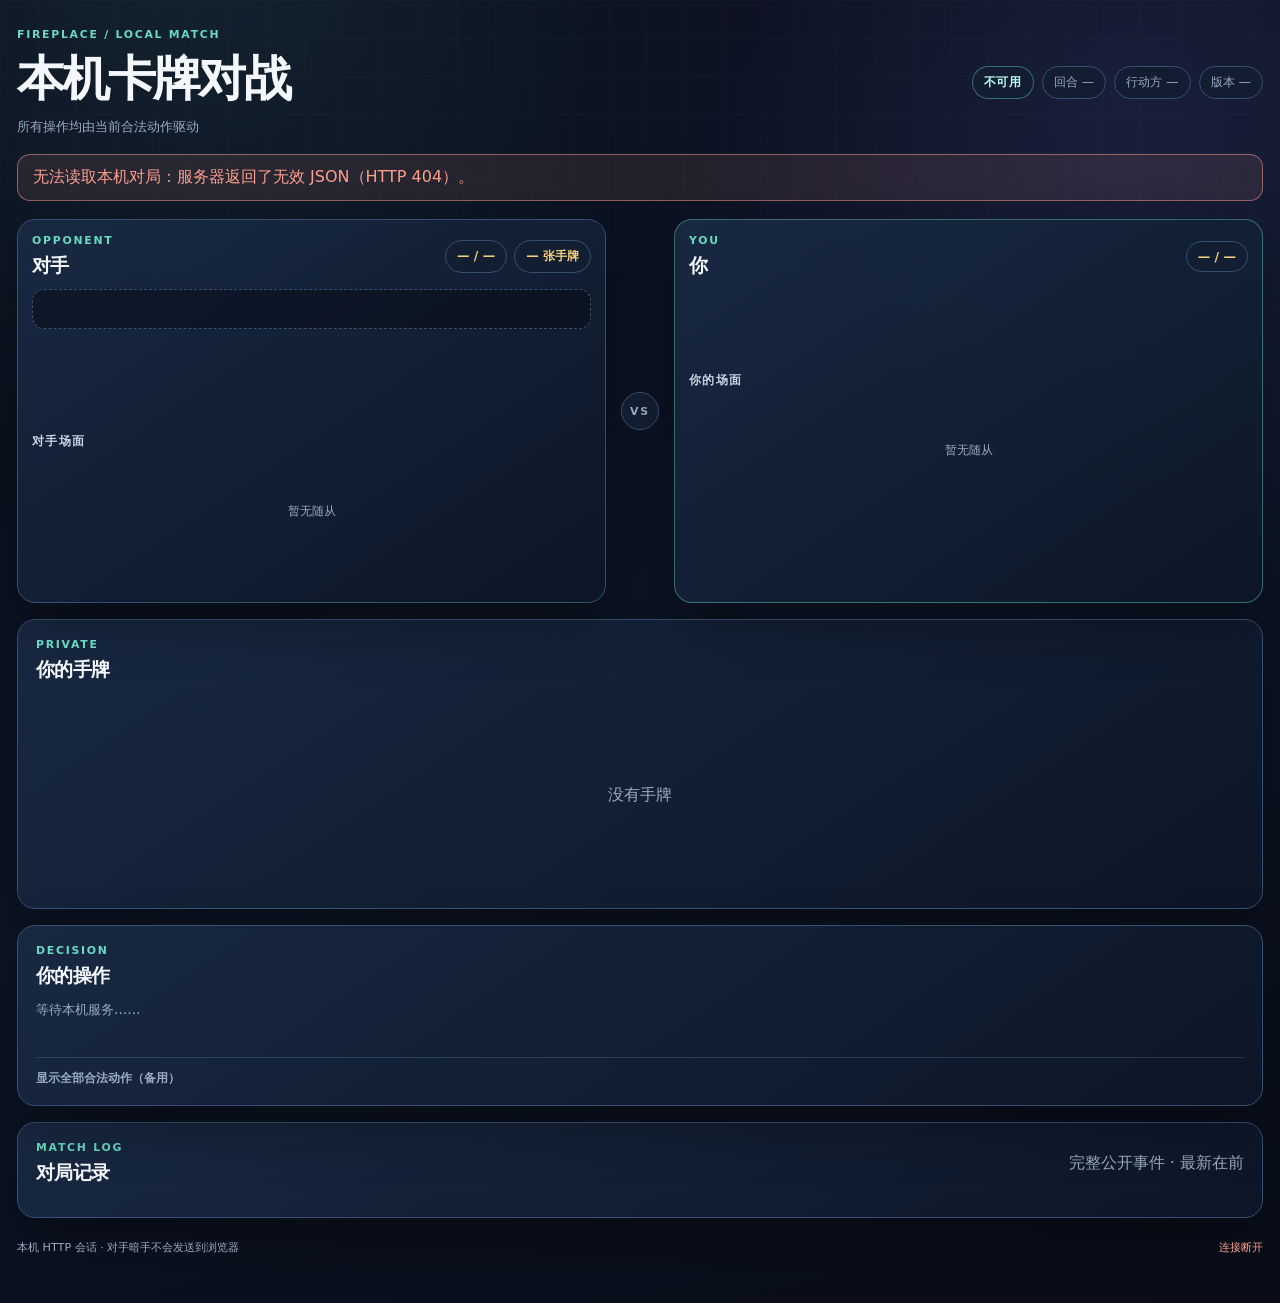
==== fireplace/web_gui/index.html @ 1e9e141d "Expose all main-phase actions as visible GUI buttons" ====
<!doctype html>
<html lang="zh-CN">
  <head>
    <meta charset="utf-8">
    <meta name="viewport" content="width=device-width, initial-scale=1">
    <meta name="color-scheme" content="dark">
    <meta name="description" content="Fireplace 本机单人卡牌对战界面">
    <title>Fireplace · 本机对战</title>
    <link rel="stylesheet" href="style.css">
    <script src="action_model.js" defer></script>
    <script src="app.js" defer></script>
  </head>
  <body>
    <main class="game-shell" id="game" aria-labelledby="page-title">
      <header class="topbar">
        <div class="brand-block">
          <p class="eyebrow">FIREPLACE / LOCAL MATCH</p>
          <h1 id="page-title">本机卡牌对战</h1>
          <p class="brand-caption">所有操作均由当前合法动作驱动</p>
        </div>
        <div class="match-status" aria-live="polite">
          <span class="status-pill" id="phase-value" data-testid="phase">加载中</span>
          <span class="turn-label" id="turn-value">回合 —</span>
          <span class="turn-label" id="active-seat-value">行动方 —</span>
          <span class="revision-label" id="revision-value" data-testid="revision">版本 —</span>
        </div>
      </header>

      <div class="notice" id="notice" role="status" aria-live="polite" hidden></div>

      <section class="table" aria-label="战场">
        <article class="player-panel opponent-panel" id="opponent-panel" aria-labelledby="opponent-title">
          <div class="player-heading">
            <div>
              <p class="eyebrow">OPPONENT</p>
              <h2 id="opponent-title">对手</h2>
            </div>
            <div class="player-resources">
              <div class="mana" id="opponent-mana-value" aria-label="对手法力">— / —</div>
              <div class="hand-count" id="opponent-hand-count" aria-label="对手手牌数量" data-testid="opponent-hand-count">— 张手牌</div>
            </div>
          </div>
          <div class="opponent-hand" id="opponent-hand" aria-label="对手手牌（仅显示数量）" data-testid="opponent-hand"></div>
          <div class="hero-row" id="opponent-hero-row" data-testid="opponent-hero"></div>
          <div class="extras-row" id="opponent-extras" aria-label="对手公开装备与奥秘" hidden></div>
          <div class="board-heading">
            <h3>对手场面</h3>
            <span class="muted" id="opponent-board-count"></span>
          </div>
          <div class="board" id="opponent-board" aria-label="对手场面" data-testid="opponent-board"></div>
        </article>

        <div class="center-divider" aria-hidden="true">
          <span>VS</span>
        </div>

        <article class="player-panel self-panel" id="self-panel" aria-labelledby="self-title">
          <div class="player-heading">
            <div>
              <p class="eyebrow">YOU</p>
              <h2 id="self-title">你</h2>
            </div>
            <div class="mana" id="mana-value" aria-label="你的法力" data-testid="mana">— / —</div>
          </div>
          <div class="hero-row" id="self-hero-row" data-testid="self-hero"></div>
          <div class="extras-row" id="self-extras" aria-label="你的装备与奥秘" hidden></div>
          <div class="board-heading">
            <h3>你的场面</h3>
            <span class="muted" id="self-board-count"></span>
          </div>
          <div class="board" id="self-board" aria-label="你的场面" data-testid="self-board"></div>
          <div class="power-row" id="hero-power-row" data-testid="hero-power"></div>
        </article>
      </section>

      <section class="hand-section panel" aria-labelledby="hand-title">
        <div class="section-heading">
          <div>
            <p class="eyebrow">PRIVATE</p>
            <h2 id="hand-title">你的手牌</h2>
          </div>
          <span class="muted" id="deck-count"></span>
        </div>
        <div class="hand" id="hand" aria-label="你的手牌" data-testid="hand"></div>
      </section>

      <section class="decision-section panel" id="decision-panel" aria-labelledby="decision-title" data-testid="decision-panel">
        <div class="section-heading actions-heading">
          <div>
            <p class="eyebrow">DECISION</p>
            <h2 id="decision-title">你的操作</h2>
          </div>
          <span class="muted" id="action-count" data-testid="action-count"></span>
        </div>
        <p class="instructions" id="action-instructions">正在读取当前对局……</p>
        <div class="selection-summary" id="selection-summary" aria-live="polite" hidden></div>
        <div class="decision-tools">
          <div class="quick-actions" id="quick-actions" aria-label="当前可用操作" data-testid="quick-actions" hidden></div>
          <div class="choice-options" id="choice-options" aria-label="选择项" data-testid="choice-options"></div>
          <div class="position-choices" id="position-choices" aria-label="随从位置" data-testid="position-choices"></div>
          <div class="target-hint" id="target-hint" hidden></div>
          <div class="decision-buttons">
            <button class="primary-button" id="action-submit" type="button" data-testid="action-submit" hidden>确认操作</button>
            <button class="secondary-button" id="selection-cancel" type="button" data-testid="selection-cancel" hidden>取消选择</button>
            <button class="end-turn-button" id="end-turn-button" type="button" data-testid="end-turn-button" hidden>结束回合</button>
          </div>
        </div>
        <div class="pending-choice" id="pending-choice" hidden></div>
        <details class="fallback-actions" id="action-fallback" data-testid="action-fallback">
          <summary>显示全部合法动作（备用）<span id="fallback-count"></span></summary>
          <div class="action-groups" id="action-menu" aria-live="polite"></div>
        </details>
      </section>

      <section class="log-section panel" aria-labelledby="log-title">
        <div class="section-heading">
          <div>
            <p class="eyebrow">MATCH LOG</p>
            <h2 id="log-title">对局记录</h2>
          </div>
          <span class="muted">完整公开事件 · 最新在前</span>
        </div>
        <ol class="event-log" id="event-log" aria-live="polite" data-testid="event-log"></ol>
      </section>

      <section class="game-over" id="game-over" data-testid="game-over" hidden>
        <div class="game-over-card">
          <p class="eyebrow">MATCH COMPLETE</p>
          <h2>对局结束</h2>
          <p id="game-over-message"></p>
          <p class="muted">你可以关闭这个本机页面，或重新启动服务开始新的一局。</p>
          <button class="secondary-button" id="game-over-dismiss" type="button">查看战场与记录</button>
        </div>
      </section>

      <footer class="footer">
        <span>本机 HTTP 会话 · 对手暗手不会发送到浏览器</span>
        <span id="connection-value">连接中……</span>
      </footer>
    </main>

    <div class="card-modal" id="card-modal" role="dialog" aria-modal="true" aria-labelledby="modal-card-name" hidden>
      <div class="card-modal-backdrop" data-modal-close="true"></div>
      <div class="card-modal-dialog">
        <button class="modal-close" id="modal-close" type="button" aria-label="关闭卡牌详情">×</button>
        <div class="card-modal-content">
          <div class="modal-art" id="modal-art"></div>
          <div class="modal-copy">
            <p class="eyebrow">CARD DETAIL</p>
            <h2 id="modal-card-name">卡牌</h2>
            <p class="modal-card-id" id="modal-card-id"></p>
            <div class="modal-stats" id="modal-stats"></div>
            <p class="modal-text" id="modal-card-text"></p>
          </div>
        </div>
      </div>
    </div>
  </body>
</html>
---- fireplace/web_gui/style.css ----
:root {
  color-scheme: dark;
  --bg: #080d18;
  --bg-soft: #0e1728;
  --surface: #121e32;
  --surface-raised: #1a2a43;
  --surface-soft: #213653;
  --border: #365070;
  --border-bright: #53769a;
  --text: #f4f7fc;
  --muted: #9baac0;
  --muted-strong: #c7d5e7;
  --accent: #67dac1;
  --accent-strong: #b9fff0;
  --danger: #ff9d8d;
  --gold: #f6cf7a;
  --blue: #79b7ff;
  --shadow: 0 22px 56px rgb(0 0 0 / 28%);
  --card-shadow: 0 10px 20px rgb(0 0 0 / 30%);
  font-family: Inter, ui-sans-serif, system-ui, -apple-system, BlinkMacSystemFont, "Segoe UI", "Noto Sans CJK SC", sans-serif;
}

* {
  box-sizing: border-box;
}

[hidden] {
  display: none !important;
}

body {
  min-width: 320px;
  min-height: 100vh;
  margin: 0;
  background:
    radial-gradient(circle at 15% -5%, rgb(67 128 149 / 18%), transparent 34rem),
    radial-gradient(circle at 88% 8%, rgb(79 80 157 / 21%), transparent 32rem),
    linear-gradient(160deg, #090e1a 0%, #0c1424 54%, #080d18 100%);
  color: var(--text);
}

body::before {
  position: fixed;
  z-index: -1;
  inset: 0;
  background-image: linear-gradient(rgb(255 255 255 / 2%) 1px, transparent 1px), linear-gradient(90deg, rgb(255 255 255 / 2%) 1px, transparent 1px);
  background-size: 38px 38px;
  content: "";
  mask-image: linear-gradient(to bottom, black, transparent 75%);
  pointer-events: none;
}

button,
input,
summary {
  font: inherit;
}

button {
  color: inherit;
}

button:focus-visible,
[role="button"]:focus-visible,
summary:focus-visible {
  outline: 3px solid var(--accent);
  outline-offset: 3px;
}

.game-shell {
  width: min(1500px, calc(100% - 34px));
  margin: 0 auto;
  padding: 28px 0 48px;
}

.topbar,
.player-heading,
.section-heading,
.board-heading,
.footer,
.match-status,
.hero-row,
.power-row,
.decision-buttons {
  display: flex;
  align-items: center;
}

.topbar {
  justify-content: space-between;
  gap: 24px;
  margin-bottom: 18px;
}

.brand-block {
  min-width: 0;
}

.eyebrow {
  margin: 0 0 6px;
  color: var(--accent);
  font-size: 0.68rem;
  font-weight: 850;
  letter-spacing: 0.16em;
}

.brand-caption {
  margin: 7px 0 0;
  color: var(--muted);
  font-size: 0.83rem;
}

h1,
h2,
h3,
p {
  margin-top: 0;
}

h1 {
  margin-bottom: 0;
  font-size: clamp(1.8rem, 4vw, 3rem);
  letter-spacing: -0.055em;
}

h2 {
  margin-bottom: 0;
  font-size: 1.18rem;
  letter-spacing: -0.03em;
}

h3 {
  margin-bottom: 0;
  color: var(--muted-strong);
  font-size: 0.76rem;
  letter-spacing: 0.12em;
  text-transform: uppercase;
}

.match-status {
  flex-wrap: wrap;
  justify-content: flex-end;
  gap: 8px;
  color: var(--muted);
  font-size: 0.78rem;
}

.status-pill,
.turn-label,
.revision-label,
.hand-count,
.mana {
  border: 1px solid var(--border);
  border-radius: 999px;
  padding: 7px 11px;
  background: rgb(18 30 50 / 84%);
  white-space: nowrap;
}

.status-pill {
  border-color: rgb(103 218 193 / 44%);
  color: var(--accent-strong);
  font-weight: 850;
  letter-spacing: 0.05em;
}

.revision-label {
  color: var(--muted);
}

.notice {
  margin: 0 0 18px;
  border: 1px solid rgb(103 218 193 / 36%);
  border-radius: 13px;
  padding: 12px 15px;
  background: rgb(103 218 193 / 10%);
  color: var(--accent-strong);
  animation: notice-in 180ms ease-out;
}

.notice.error {
  border-color: rgb(255 157 141 / 50%);
  background: rgb(255 157 141 / 10%);
  color: var(--danger);
}

.notice.outcome {
  border-color: rgb(246 207 122 / 50%);
  background: rgb(246 207 122 / 12%);
  color: var(--gold);
  font-weight: 750;
}

.notice.ai-event {
  border-color: rgb(121 183 255 / 44%);
  background: rgb(121 183 255 / 9%);
  color: #b7d9ff;
}

.table {
  display: grid;
  grid-template-columns: minmax(0, 1fr) auto minmax(0, 1fr);
  gap: 15px;
  align-items: stretch;
}

.panel,
.player-panel {
  border: 1px solid var(--border);
  border-radius: 18px;
  background: linear-gradient(146deg, rgb(25 42 67 / 96%), rgb(13 23 40 / 96%));
  box-shadow: var(--shadow);
}

.player-panel {
  min-width: 0;
  padding: 14px;
}

.self-panel {
  border-color: rgb(103 218 193 / 42%);
}

.player-heading,
.section-heading {
  justify-content: space-between;
  gap: 12px;
}

.player-resources {
  display: flex;
  flex-wrap: wrap;
  justify-content: flex-end;
  gap: 7px;
}

.hand-count,
.mana {
  color: var(--gold);
  font-size: 0.78rem;
  font-weight: 750;
}

.opponent-hand {
  display: flex;
  min-height: 40px;
  align-items: center;
  margin: 10px 0 11px;
  padding: 4px 7px;
  border: 1px dashed var(--border);
  border-radius: 12px;
  background: rgb(5 9 18 / 44%);
}

.hidden-card {
  width: 28px;
  height: 34px;
  margin-left: -2px;
  border: 1px solid #5d7299;
  border-radius: 5px;
  background:
    linear-gradient(135deg, transparent 43%, rgb(103 218 193 / 54%) 44%, rgb(103 218 193 / 54%) 55%, transparent 56%),
    repeating-linear-gradient(135deg, #243855 0 5px, #1a2942 5px 10px);
  box-shadow: 0 2px 5px rgb(0 0 0 / 26%);
}

.hidden-card:first-child {
  margin-left: 0;
}

.hero-row {
  min-height: 82px;
  gap: 12px;
  margin-bottom: 11px;
}

.hero-card {
  display: grid;
  grid-template-columns: 72px minmax(0, 1fr);
  align-items: center;
  gap: 12px;
  width: 100%;
  min-width: 0;
  border-radius: 13px;
  padding: 8px;
  background: rgb(5 10 20 / 22%);
}

.hero-card .card-art {
  width: 64px;
  height: 75px;
  min-height: 75px;
}

.hero-card .card-art img {
  height: 75px;
  min-height: 75px;
}

.hero-card.sourceable {
  border: 1px solid rgb(103 218 193 / 55%);
}

.hero-card.targetable {
  border: 1px solid rgb(255 171 108 / 80%);
}

.extras-row {
  display: flex;
  flex-wrap: wrap;
  gap: 7px;
  margin: 5px 0 9px;
}

.extra-chip {
  display: inline-flex;
  align-items: center;
  gap: 7px;
  max-width: 100%;
  border: 1px solid var(--border);
  border-radius: 9px;
  padding: 4px 8px;
  background: rgb(8 17 31 / 72%);
  color: var(--text);
  font: inherit;
  font-size: 0.72rem;
  text-align: left;
}

button.extra-chip {
  cursor: pointer;
}

.extra-chip .card-art,
.extra-chip .card-art img {
  width: 28px;
  height: 31px;
  min-height: 31px;
}

.hidden-secret {
  color: var(--gold);
}

.hero-copy,
.power-copy,
.card-content {
  min-width: 0;
}

.card-name {
  overflow: hidden;
  margin: 0;
  color: var(--text);
  font-weight: 780;
  text-overflow: ellipsis;
  white-space: nowrap;
}

.card-subtitle,
.muted,
.instructions,
.footer,
.brand-caption {
  color: var(--muted);
}

.card-subtitle {
  margin: 4px 0 0;
  font-size: 0.75rem;
  line-height: 1.4;
}

.stats {
  display: flex;
  flex-wrap: wrap;
  gap: 5px;
  margin-top: 8px;
}

.stat {
  display: inline-flex;
  align-items: baseline;
  gap: 4px;
  border-radius: 6px;
  padding: 3px 6px;
  background: rgb(4 9 18 / 47%);
  color: var(--muted);
  font-size: 0.68rem;
  font-weight: 650;
}

.stat strong {
  color: var(--text);
  font-size: 0.77rem;
}

.stat.attack strong {
  color: var(--gold);
}

.stat.health strong {
  color: #8ee6a6;
}

.stat.armor strong {
  color: #a9d8ff;
}

.board-heading {
  justify-content: space-between;
  margin-bottom: 7px;
}

.board {
  display: flex;
  min-height: 112px;
  align-items: flex-start;
  gap: 10px;
  overflow-x: auto;
  padding: 8px 3px 12px;
  scrollbar-color: var(--border-bright) transparent;
}

.board:empty::before {
  align-self: center;
  width: 100%;
  color: var(--muted);
  content: "暂无随从";
  font-size: 0.78rem;
  text-align: center;
}

.board-slot {
  align-self: center;
  flex: 0 0 30px;
  height: 104px;
  border: 1px dashed rgb(103 218 193 / 72%);
  border-radius: 9px;
  background: rgb(103 218 193 / 9%);
  color: var(--accent-strong);
  cursor: pointer;
  font-size: 1.4rem;
  font-weight: 700;
  transition: width 150ms ease, background 150ms ease, box-shadow 150ms ease;
}

.board-slot:hover,
.board-slot:focus-visible {
  width: 42px;
  background: rgb(103 218 193 / 19%);
  box-shadow: 0 0 18px rgb(103 218 193 / 22%);
}

.center-divider {
  display: grid;
  place-items: center;
  color: var(--muted);
  font-size: 0.68rem;
  font-weight: 900;
  letter-spacing: 0.18em;
}

.center-divider span {
  display: grid;
  place-items: center;
  width: 38px;
  height: 38px;
  border: 1px solid var(--border);
  border-radius: 50%;
  background: var(--surface);
}

.card {
  position: relative;
  display: flex;
  flex: 0 0 130px;
  flex-direction: column;
  min-width: 0;
  border: 1px solid rgb(83 118 154 / 52%);
  border-radius: 12px;
  background: linear-gradient(165deg, #1b2d48, #101b2f);
  box-shadow: var(--card-shadow);
}

.board-card {
  min-height: 130px;
}

.board-card .card-art {
  height: 88px;
  min-height: 88px;
}

.board-card .card-art img {
  height: 88px;
  min-height: 88px;
}

.hand-section,
.decision-section,
.log-section {
  margin-top: 16px;
  padding: 18px;
}

.hand {
  display: flex;
  /* Center a short hand, but keep the first card reachable when it overflows. */
  justify-content: safe center;
  gap: 12px;
  align-items: start;
  min-height: 194px;
  overflow-x: auto;
  margin-top: 13px;
  padding: 8px 2px 4px;
  scrollbar-color: var(--border-bright) transparent;
}

.hand:empty::before {
  align-self: center;
  flex: 1 0 100%;
  color: var(--muted);
  content: "没有手牌";
  text-align: center;
}

.hand-card {
  flex: 0 0 168px;
  min-height: 178px;
}

.hand-card .card-art {
  height: 127px;
  min-height: 127px;
  flex: 0 0 127px;
}

.hand-card .card-art img {
  height: 127px;
  min-height: 127px;
}

.card-zoomable {
  position: relative;
  cursor: default;
  transition: transform 160ms ease, border-color 160ms ease, box-shadow 160ms ease, filter 160ms ease;
}

.card-inspect {
  position: absolute;
  z-index: 6;
  top: 6px;
  right: 6px;
  display: grid;
  width: 25px;
  height: 25px;
  place-items: center;
  border: 1px solid rgb(177 213 235 / 48%);
  border-radius: 50%;
  background: rgb(8 17 31 / 86%);
  color: #e0f4f2;
  cursor: zoom-in;
  font-size: 1rem;
  line-height: 1;
}

.card-inspect:hover,
.card-inspect:focus-visible {
  border-color: var(--accent);
  background: #214958;
}

.summon-flash {
  animation: summon-flash 650ms ease-out;
}

.damage-flash,
.attack-target {
  animation: damage-flash 650ms ease-out;
}

.heal-flash {
  animation: heal-flash 650ms ease-out;
}

.attack-source {
  animation: attack-nudge 420ms ease-out;
}

.card-zoomable:hover,
.card-zoomable:focus-visible {
  z-index: 3;
  border-color: var(--border-bright);
  box-shadow: 0 16px 34px rgb(0 0 0 / 42%);
  transform: translateY(-6px) scale(1.025);
}

.card-zoomable.sourceable {
  cursor: pointer;
  border-color: rgb(103 218 193 / 66%);
  box-shadow: 0 0 0 1px rgb(103 218 193 / 13%), var(--card-shadow);
}

.card-zoomable.targetable {
  cursor: crosshair;
  border-color: rgb(255 174 108 / 88%);
  box-shadow: 0 0 0 2px rgb(255 174 108 / 27%), 0 0 23px rgb(255 174 108 / 24%), var(--card-shadow);
  animation: target-pulse 1.3s ease-in-out infinite;
}

.card-zoomable.mulligan-selected {
  border-color: var(--gold);
  box-shadow: 0 0 0 3px rgb(246 207 122 / 40%), 0 14px 28px rgb(0 0 0 / 39%);
  transform: translateY(-9px);
}

.card-art {
  position: relative;
  display: grid;
  height: 109px;
  min-height: 109px;
  place-items: center;
  overflow: hidden;
  border-radius: 10px 10px 5px 5px;
  background:
    radial-gradient(circle at 50% 34%, rgb(103 218 193 / 20%), transparent 38%),
    repeating-linear-gradient(135deg, rgb(255 255 255 / 4%) 0 6px, transparent 6px 12px),
    #172944;
}

.card-art::after {
  position: absolute;
  inset: 8px;
  border: 1px solid rgb(185 255 240 / 16%);
  border-radius: 7px;
  content: "";
  pointer-events: none;
}

.card-art img {
  width: 100%;
  height: 109px;
  min-height: 109px;
  object-fit: contain;
}

.card-art.asset-placeholder::before {
  z-index: 0;
  color: rgb(185 255 240 / 35%);
  content: "FIREPLACE";
  font-size: 0.58rem;
  font-weight: 800;
  letter-spacing: 0.16em;
}

.asset-mark {
  position: absolute;
  z-index: 1;
  color: rgb(185 255 240 / 54%);
  font-size: 1.8rem;
  font-weight: 900;
  pointer-events: none;
}

.card-art:not(.asset-placeholder) .asset-mark {
  display: none;
}

.card-content {
  display: grid;
  gap: 5px;
  padding: 8px 9px 10px;
}

.hand-card .card-content {
  min-height: 62px;
}

.board-card .card-content {
  padding: 7px 8px 9px;
}

.card-text {
  display: -webkit-box;
  overflow: hidden;
  margin: 0;
  color: var(--muted-strong);
  font-size: 0.69rem;
  line-height: 1.35;
  -webkit-box-orient: vertical;
  -webkit-line-clamp: 3;
  white-space: pre-line;
}

.hand-card .card-text {
  -webkit-line-clamp: 2;
}

.card-cost {
  position: absolute;
  top: 7px;
  left: 7px;
  z-index: 2;
  display: grid;
  place-items: center;
  width: 26px;
  height: 26px;
  border: 2px solid rgb(185 255 240 / 75%);
  border-radius: 50%;
  background: #14577b;
  color: #e1fbff;
  font-size: 0.76rem;
  font-weight: 900;
}

.card-badges {
  display: flex;
  flex-wrap: wrap;
  gap: 4px;
}

.badge {
  border-radius: 5px;
  padding: 3px 5px;
  background: rgb(5 10 20 / 48%);
  color: var(--muted);
  font-size: 0.62rem;
  font-weight: 720;
  white-space: nowrap;
}

.badge.attack,
.badge.ready {
  color: var(--gold);
}

.badge.health {
  color: #8ee6a6;
}

.badge.taunt {
  color: #a9d8ff;
}

.badge.shield {
  color: #ffe9a5;
}

.badge.frozen {
  color: #99dfff;
}

.badge.position,
.branch-badge {
  color: var(--accent-strong);
}

.power-row {
  justify-content: flex-end;
  min-height: 76px;
  margin-top: 4px;
}

.power-card {
  display: grid;
  grid-template-columns: 55px minmax(0, 1fr);
  align-items: center;
  gap: 9px;
  width: min(100%, 310px);
  border-top: 1px solid var(--border);
  padding-top: 11px;
}

.power-card .card-art {
  height: 58px;
  min-height: 58px;
}

.power-card .card-art img {
  height: 58px;
  min-height: 58px;
}

.power-card .card-name {
  font-size: 0.82rem;
}

.power-card.sourceable {
  cursor: pointer;
  border-top-color: var(--accent);
}

.selection-summary,
.pending-choice,
.target-hint {
  margin-top: 12px;
  border-radius: 10px;
  padding: 10px 12px;
  font-size: 0.8rem;
}

.selection-summary {
  border: 1px solid rgb(103 218 193 / 32%);
  background: rgb(103 218 193 / 9%);
  color: var(--accent-strong);
}

.pending-choice {
  border: 1px solid rgb(121 183 255 / 32%);
  background: rgb(121 183 255 / 9%);
  color: #b7d9ff;
}

.target-hint {
  border: 1px solid rgb(255 174 108 / 42%);
  background: rgb(255 174 108 / 10%);
  color: #ffd3a9;
}

.decision-section {
  position: relative;
}

.instructions {
  margin: 11px 0 0;
  font-size: 0.83rem;
  line-height: 1.55;
}

.decision-tools {
  display: grid;
  gap: 9px;
  margin-top: 12px;
}

.choice-options,
.position-choices {
  display: flex;
  flex-wrap: wrap;
  gap: 9px;
  align-items: stretch;
}

.quick-actions {
  display: grid;
  gap: 10px;
  border: 1px solid rgb(83 118 154 / 34%);
  border-radius: 10px;
  padding: 10px;
  background: rgb(5 10 20 / 18%);
}

.quick-action-group {
  min-width: 0;
}

.quick-action-list {
  display: flex;
  flex-wrap: wrap;
  gap: 7px;
  margin-top: 7px;
}

.quick-action-button {
  border: 1px solid var(--border-bright);
  border-radius: 9px;
  padding: 8px 11px;
  background: linear-gradient(160deg, #263f62, #1a2c48);
  color: var(--text);
  cursor: pointer;
  font-size: 0.79rem;
  font-weight: 720;
}

.quick-action-button:hover {
  border-color: var(--accent);
  background: var(--surface-soft);
}

.tool-heading {
  flex-basis: 100%;
  margin: 4px 0 0;
  color: var(--muted-strong);
  font-size: 0.75rem;
  font-weight: 750;
}

.option-card {
  display: flex;
  flex: 0 1 180px;
  min-height: 118px;
  cursor: pointer;
}

.option-card .card-art {
  height: 64px;
  min-height: 64px;
}

.option-card .card-art img {
  height: 64px;
  min-height: 64px;
}

.option-card.selected,
.option-button.selected {
  border-color: var(--accent);
  box-shadow: 0 0 0 2px rgb(103 218 193 / 30%);
}

.position-button,
.primary-button,
.secondary-button,
.end-turn-button,
.option-button,
.action-button {
  border: 1px solid var(--border-bright);
  border-radius: 9px;
  padding: 9px 13px;
  background: linear-gradient(160deg, #263f62, #1a2c48);
  color: var(--text);
  cursor: pointer;
  font-size: 0.79rem;
  font-weight: 720;
  transition: background 150ms ease, border-color 150ms ease, transform 150ms ease;
}

.position-button:hover,
.option-button:hover,
.action-button:hover,
.secondary-button:hover {
  border-color: var(--accent);
  background: var(--surface-soft);
  transform: translateY(-1px);
}

.position-button::before {
  display: inline-block;
  width: 20px;
  margin-right: 4px;
  border-bottom: 2px solid currentColor;
  content: "";
  vertical-align: middle;
}

.decision-buttons {
  position: fixed;
  z-index: 20;
  right: 22px;
  bottom: 16px;
  display: flex;
  flex-wrap: wrap;
  gap: 9px;
  max-width: min(560px, calc(100vw - 44px));
  margin-top: 4px;
  border: 1px solid transparent;
  border-radius: 13px;
  padding: 6px;
  background: transparent;
  box-shadow: none;
  pointer-events: none;
}

.decision-buttons:has(button:not([hidden])) {
  border-color: rgb(83 118 154 / 70%);
  background: rgb(12 24 42 / 94%);
  box-shadow: 0 14px 35px rgb(0 0 0 / 42%);
  backdrop-filter: blur(9px);
}

.decision-buttons button {
  pointer-events: auto;
}

.selection-summary:not([hidden]) {
  position: fixed;
  z-index: 19;
  right: 22px;
  bottom: 72px;
  max-width: min(560px, calc(100vw - 44px));
  margin: 0;
  box-shadow: 0 10px 25px rgb(0 0 0 / 25%);
}

.primary-button,
.end-turn-button {
  border-color: rgb(103 218 193 / 72%);
  background: linear-gradient(135deg, #17605b, #1a3f5b);
  color: var(--accent-strong);
}

.primary-button:hover,
.end-turn-button:hover {
  background: linear-gradient(135deg, #238374, #215a77);
}

.end-turn-button {
  margin-left: auto;
}

.secondary-button {
  background: transparent;
}

button:disabled {
  cursor: wait;
  filter: grayscale(0.55);
  opacity: 0.52;
  transform: none;
}

.fallback-actions {
  margin-top: 15px;
  border-top: 1px solid rgb(83 118 154 / 34%);
  padding-top: 12px;
}

.fallback-actions summary {
  display: flex;
  justify-content: space-between;
  color: var(--muted);
  cursor: pointer;
  font-size: 0.75rem;
  font-weight: 700;
}

.action-groups {
  display: grid;
  gap: 12px;
  margin-top: 12px;
}

.action-group {
  border: 1px solid rgb(83 118 154 / 28%);
  border-radius: 10px;
  padding: 9px;
  background: rgb(5 10 20 / 18%);
}

.action-group-title {
  display: flex;
  justify-content: space-between;
  margin-bottom: 7px;
  color: var(--muted-strong);
  font-size: 0.73rem;
  font-weight: 760;
}

.action-list {
  display: flex;
  flex-wrap: wrap;
  gap: 7px;
}

.action-button {
  padding: 7px 9px;
  background: rgb(30 50 80 / 72%);
  font-size: 0.71rem;
  font-weight: 650;
  text-align: left;
}

.log-section {
  margin-top: 16px;
}

.event-log {
  display: grid;
  gap: 6px;
  max-height: 245px;
  overflow-y: auto;
  margin: 13px 0 0;
  padding: 0 5px 0 22px;
  color: var(--muted-strong);
  font-size: 0.77rem;
}

.event-item {
  display: flex;
  gap: 8px;
  align-items: baseline;
  border-bottom: 1px solid rgb(83 118 154 / 13%);
  padding: 5px 4px;
}

.event-item.latest {
  color: var(--text);
  animation: event-in 220ms ease-out;
}

.event-actor {
  flex: 0 0 auto;
  font-weight: 800;
}

.event-actor.self {
  color: var(--accent);
}

.event-actor.opponent {
  color: var(--blue);
}

.event-turn {
  margin-left: auto;
  color: var(--muted);
  font-size: 0.67rem;
  white-space: nowrap;
}

.empty-log {
  color: var(--muted);
}

.game-over {
  position: fixed;
  z-index: 15;
  inset: 0;
  display: grid;
  place-items: center;
  padding: 24px;
  background: rgb(5 9 17 / 72%);
  backdrop-filter: blur(5px);
}

.game-over-card {
  width: min(440px, 100%);
  border: 1px solid rgb(246 207 122 / 60%);
  border-radius: 20px;
  padding: 34px;
  background: linear-gradient(145deg, #263b5a, #142137);
  box-shadow: 0 26px 80px rgb(0 0 0 / 55%);
  text-align: center;
}

.game-over-card h2 {
  margin-bottom: 15px;
  color: var(--gold);
  font-size: 2rem;
}

.game-over-card p {
  line-height: 1.55;
}

.footer {
  justify-content: space-between;
  gap: 15px;
  margin-top: 22px;
  font-size: 0.7rem;
}

.connection-error {
  color: var(--danger) !important;
}

.card-modal {
  position: fixed;
  z-index: 30;
  inset: 0;
  display: grid;
  place-items: center;
  padding: 22px;
}

.card-modal-backdrop {
  position: absolute;
  inset: 0;
  background: rgb(3 7 14 / 76%);
  backdrop-filter: blur(5px);
}

.card-modal-dialog {
  position: relative;
  width: min(680px, 100%);
  border: 1px solid var(--border-bright);
  border-radius: 17px;
  padding: 26px;
  background: linear-gradient(145deg, #1b2d4a, #0e1a2e);
  box-shadow: 0 28px 80px rgb(0 0 0 / 65%);
  animation: modal-in 180ms ease-out;
}

.modal-close {
  position: absolute;
  top: 9px;
  right: 13px;
  border: 0;
  background: transparent;
  color: var(--muted-strong);
  cursor: pointer;
  font-size: 1.8rem;
  line-height: 1;
}

.card-modal-content {
  display: grid;
  grid-template-columns: minmax(160px, 220px) minmax(0, 1fr);
  gap: 22px;
  align-items: start;
}

.modal-art .card-art {
  min-height: 260px;
}

.modal-art .card-art img {
  min-height: 260px;
}

.modal-copy h2 {
  margin-bottom: 5px;
  font-size: 1.6rem;
}

.modal-card-id {
  margin: 0 0 16px;
  color: var(--muted);
  font-family: ui-monospace, SFMono-Regular, Consolas, monospace;
  font-size: 0.7rem;
}

.modal-stats {
  display: flex;
  flex-wrap: wrap;
  gap: 7px;
  margin-bottom: 17px;
}

.modal-text {
  margin: 0;
  color: var(--muted-strong);
  font-size: 0.92rem;
  line-height: 1.7;
  white-space: pre-line;
}

@keyframes target-pulse {
  0%, 100% { box-shadow: 0 0 0 2px rgb(255 174 108 / 24%), 0 0 17px rgb(255 174 108 / 15%), var(--card-shadow); }
  50% { box-shadow: 0 0 0 4px rgb(255 174 108 / 42%), 0 0 31px rgb(255 174 108 / 28%), var(--card-shadow); }
}

@keyframes notice-in {
  from { opacity: 0; transform: translateY(-4px); }
  to { opacity: 1; transform: translateY(0); }
}

@keyframes event-in {
  from { opacity: 0; transform: translateX(-8px); }
  to { opacity: 1; transform: translateX(0); }
}

@keyframes modal-in {
  from { opacity: 0; transform: scale(0.97) translateY(8px); }
  to { opacity: 1; transform: scale(1) translateY(0); }
}

@keyframes summon-flash {
  0% { box-shadow: 0 0 0 4px rgb(103 218 193 / 65%); transform: scale(0.96); }
  100% { box-shadow: var(--card-shadow); transform: scale(1); }
}

@keyframes damage-flash {
  0%, 45% { box-shadow: 0 0 0 5px rgb(255 112 99 / 72%); filter: brightness(1.3); }
  100% { box-shadow: var(--card-shadow); filter: brightness(1); }
}

@keyframes heal-flash {
  0%, 45% { box-shadow: 0 0 0 5px rgb(132 228 153 / 70%); filter: brightness(1.2); }
  100% { box-shadow: var(--card-shadow); filter: brightness(1); }
}

@keyframes attack-nudge {
  0%, 100% { transform: translateX(0); }
  45% { transform: translateX(8px); }
}

@media (max-width: 1100px) {
  .table {
    grid-template-columns: minmax(0, 1fr) minmax(0, 1fr);
  }

  .center-divider {
    display: none;
  }

  .opponent-panel {
    grid-column: 1 / -1;
  }

  .self-panel {
    grid-column: 1 / -1;
  }
}

@media (max-width: 700px) {
  .game-shell {
    width: min(100% - 20px, 1500px);
    padding-top: 17px;
  }

  .topbar {
    align-items: flex-start;
    flex-direction: column;
    gap: 13px;
  }

  .match-status {
    justify-content: flex-start;
  }

  .player-panel,
  .hand-section,
  .decision-section,
  .log-section {
    padding: 13px;
    border-radius: 14px;
  }

  .player-heading,
  .section-heading {
    align-items: flex-start;
    flex-direction: column;
  }

  .player-resources {
    justify-content: flex-start;
  }

  .hand {
    justify-content: flex-start;
    gap: 8px;
  }

  .hand-card {
    flex-basis: 148px;
  }

  .hand-card .card-art,
  .hand-card .card-art img {
    height: 112px;
    min-height: 112px;
  }

  .board {
    min-height: 151px;
  }

  .card {
    flex-basis: 116px;
  }

  .hero-card {
    grid-template-columns: 64px minmax(0, 1fr);
    gap: 8px;
  }

  .hero-card .card-art {
    min-height: 76px;
  }

  .footer {
    align-items: flex-start;
    flex-direction: column;
  }

  .card-modal-content {
    grid-template-columns: 120px minmax(0, 1fr);
    gap: 14px;
  }

  .decision-buttons {
    right: 10px;
    bottom: 10px;
    max-width: calc(100vw - 20px);
  }

  .selection-summary:not([hidden]) {
    right: 10px;
    bottom: 66px;
    max-width: calc(100vw - 20px);
  }

  .modal-art .card-art,
  .modal-art .card-art img {
    min-height: 180px;
  }
}

@media (prefers-reduced-motion: reduce) {
  *,
  *::before,
  *::after {
    scroll-behavior: auto !important;
    animation-duration: 0.01ms !important;
    animation-iteration-count: 1 !important;
    transition-duration: 0.01ms !important;
  }
}
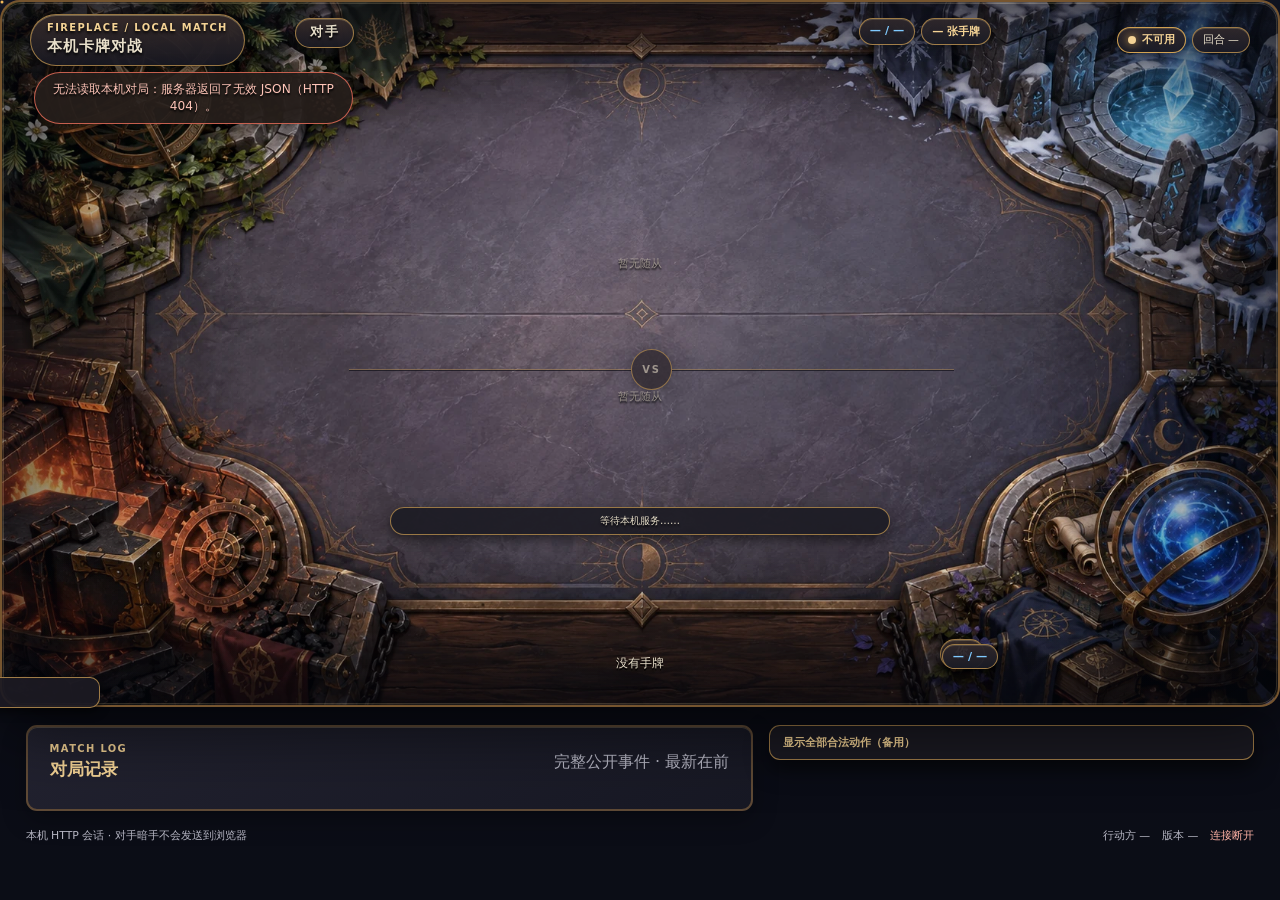
==== commit 68f90c50: "Complete fantasy battlefield GUI redesign" ====
--- a/fireplace/web_gui/index.html
+++ b/fireplace/web_gui/index.html
@@ -12,26 +12,26 @@
   </head>
   <body>
     <main class="game-shell" id="game" aria-labelledby="page-title">
-      <header class="topbar">
-        <div class="brand-block">
-          <p class="eyebrow">FIREPLACE / LOCAL MATCH</p>
-          <h1 id="page-title">本机卡牌对战</h1>
-          <p class="brand-caption">所有操作均由当前合法动作驱动</p>
-        </div>
-        <div class="match-status" aria-live="polite">
-          <span class="status-pill" id="phase-value" data-testid="phase">加载中</span>
-          <span class="turn-label" id="turn-value">回合 —</span>
-          <span class="turn-label" id="active-seat-value">行动方 —</span>
-          <span class="revision-label" id="revision-value" data-testid="revision">版本 —</span>
-        </div>
-      </header>
+      <section class="table" aria-label="战场">
+        <div class="board-vignette" aria-hidden="true"></div>
 
-      <div class="notice" id="notice" role="status" aria-live="polite" hidden></div>
+        <header class="topbar">
+          <div class="brand-block">
+            <p class="eyebrow">FIREPLACE / LOCAL MATCH</p>
+            <h1 id="page-title">本机卡牌对战</h1>
+            <p class="brand-caption">所有操作均由当前合法动作驱动</p>
+          </div>
+          <div class="match-status" aria-live="polite">
+            <span class="status-pill" id="phase-value" data-testid="phase">加载中</span>
+            <span class="turn-label" id="turn-value">回合 —</span>
+          </div>
+        </header>
 
-      <section class="table" aria-label="战场">
+        <div class="notice" id="notice" role="status" aria-live="polite" hidden></div>
+
         <article class="player-panel opponent-panel" id="opponent-panel" aria-labelledby="opponent-title">
           <div class="player-heading">
-            <div>
+            <div class="player-plaque">
               <p class="eyebrow">OPPONENT</p>
               <h2 id="opponent-title">对手</h2>
             </div>
@@ -56,7 +56,7 @@
 
         <article class="player-panel self-panel" id="self-panel" aria-labelledby="self-title">
           <div class="player-heading">
-            <div>
+            <div class="player-plaque">
               <p class="eyebrow">YOU</p>
               <h2 id="self-title">你</h2>
             </div>
@@ -71,57 +71,61 @@
           <div class="board" id="self-board" aria-label="你的场面" data-testid="self-board"></div>
           <div class="power-row" id="hero-power-row" data-testid="hero-power"></div>
         </article>
+
+        <section class="hand-section panel" aria-labelledby="hand-title">
+          <div class="section-heading">
+            <div>
+              <p class="eyebrow">PRIVATE</p>
+              <h2 id="hand-title">你的手牌</h2>
+            </div>
+            <span class="muted" id="deck-count"></span>
+          </div>
+          <div class="hand" id="hand" aria-label="你的手牌" data-testid="hand"></div>
+        </section>
+
+        <section class="decision-section panel" id="decision-panel" aria-labelledby="decision-title" data-testid="decision-panel">
+          <div class="section-heading actions-heading">
+            <div>
+              <p class="eyebrow">DECISION</p>
+              <h2 id="decision-title">你的操作</h2>
+            </div>
+            <span class="muted" id="action-count" data-testid="action-count"></span>
+          </div>
+          <p class="instructions" id="action-instructions">正在读取当前对局……</p>
+          <div class="selection-summary" id="selection-summary" aria-live="polite" hidden></div>
+          <div class="decision-tools">
+            <div class="choice-options" id="choice-options" aria-label="选择项" data-testid="choice-options"></div>
+            <div class="position-choices" id="position-choices" aria-label="随从位置" data-testid="position-choices"></div>
+            <div class="target-hint" id="target-hint" hidden></div>
+            <div class="decision-buttons">
+              <button class="primary-button" id="action-submit" type="button" data-testid="action-submit" hidden>确认操作</button>
+              <button class="secondary-button" id="selection-cancel" type="button" data-testid="selection-cancel" hidden>取消选择</button>
+              <button class="end-turn-button" id="end-turn-button" type="button" data-testid="end-turn-button" hidden>结束回合</button>
+            </div>
+          </div>
+          <div class="pending-choice" id="pending-choice" hidden></div>
+        </section>
       </section>
 
-      <section class="hand-section panel" aria-labelledby="hand-title">
-        <div class="section-heading">
-          <div>
-            <p class="eyebrow">PRIVATE</p>
-            <h2 id="hand-title">你的手牌</h2>
+      <div class="below-board">
+        <section class="log-section panel" aria-labelledby="log-title">
+          <div class="section-heading">
+            <div>
+              <p class="eyebrow">MATCH LOG</p>
+              <h2 id="log-title">对局记录</h2>
+            </div>
+            <span class="muted">完整公开事件 · 最新在前</span>
           </div>
-          <span class="muted" id="deck-count"></span>
-        </div>
-        <div class="hand" id="hand" aria-label="你的手牌" data-testid="hand"></div>
-      </section>
-
-      <section class="decision-section panel" id="decision-panel" aria-labelledby="decision-title" data-testid="decision-panel">
-        <div class="section-heading actions-heading">
-          <div>
-            <p class="eyebrow">DECISION</p>
-            <h2 id="decision-title">你的操作</h2>
-          </div>
-          <span class="muted" id="action-count" data-testid="action-count"></span>
-        </div>
-        <p class="instructions" id="action-instructions">正在读取当前对局……</p>
-        <div class="selection-summary" id="selection-summary" aria-live="polite" hidden></div>
-        <div class="decision-tools">
+          <ol class="event-log" id="event-log" aria-live="polite" data-testid="event-log"></ol>
+        </section>
+        <aside class="below-board-tools" aria-label="备用操作">
           <div class="quick-actions" id="quick-actions" aria-label="当前可用操作" data-testid="quick-actions" hidden></div>
-          <div class="choice-options" id="choice-options" aria-label="选择项" data-testid="choice-options"></div>
-          <div class="position-choices" id="position-choices" aria-label="随从位置" data-testid="position-choices"></div>
-          <div class="target-hint" id="target-hint" hidden></div>
-          <div class="decision-buttons">
-            <button class="primary-button" id="action-submit" type="button" data-testid="action-submit" hidden>确认操作</button>
-            <button class="secondary-button" id="selection-cancel" type="button" data-testid="selection-cancel" hidden>取消选择</button>
-            <button class="end-turn-button" id="end-turn-button" type="button" data-testid="end-turn-button" hidden>结束回合</button>
-          </div>
-        </div>
-        <div class="pending-choice" id="pending-choice" hidden></div>
-        <details class="fallback-actions" id="action-fallback" data-testid="action-fallback">
-          <summary>显示全部合法动作（备用）<span id="fallback-count"></span></summary>
-          <div class="action-groups" id="action-menu" aria-live="polite"></div>
-        </details>
-      </section>
-
-      <section class="log-section panel" aria-labelledby="log-title">
-        <div class="section-heading">
-          <div>
-            <p class="eyebrow">MATCH LOG</p>
-            <h2 id="log-title">对局记录</h2>
-          </div>
-          <span class="muted">完整公开事件 · 最新在前</span>
-        </div>
-        <ol class="event-log" id="event-log" aria-live="polite" data-testid="event-log"></ol>
-      </section>
+          <details class="fallback-actions" id="action-fallback" data-testid="action-fallback">
+            <summary>显示全部合法动作（备用）<span id="fallback-count"></span></summary>
+            <div class="action-groups" id="action-menu" aria-live="polite"></div>
+          </details>
+        </aside>
+      </div>
 
       <section class="game-over" id="game-over" data-testid="game-over" hidden>
         <div class="game-over-card">
@@ -135,7 +139,11 @@
 
       <footer class="footer">
         <span>本机 HTTP 会话 · 对手暗手不会发送到浏览器</span>
-        <span id="connection-value">连接中……</span>
+        <span class="technical-status">
+          <span id="active-seat-value">行动方 —</span>
+          <span id="revision-value" data-testid="revision">版本 —</span>
+          <span id="connection-value">连接中……</span>
+        </span>
       </footer>
     </main>
 
--- a/fireplace/web_gui/style.css
+++ b/fireplace/web_gui/style.css
@@ -1,23 +1,23 @@
 :root {
   color-scheme: dark;
-  --bg: #080d18;
-  --bg-soft: #0e1728;
-  --surface: #121e32;
-  --surface-raised: #1a2a43;
-  --surface-soft: #213653;
-  --border: #365070;
-  --border-bright: #53769a;
-  --text: #f4f7fc;
-  --muted: #9baac0;
-  --muted-strong: #c7d5e7;
-  --accent: #67dac1;
-  --accent-strong: #b9fff0;
-  --danger: #ff9d8d;
-  --gold: #f6cf7a;
-  --blue: #79b7ff;
-  --shadow: 0 22px 56px rgb(0 0 0 / 28%);
-  --card-shadow: 0 10px 20px rgb(0 0 0 / 30%);
-  font-family: Inter, ui-sans-serif, system-ui, -apple-system, BlinkMacSystemFont, "Segoe UI", "Noto Sans CJK SC", sans-serif;
+  --wood-deep: #211711;
+  --wood: #332419;
+  --wood-light: #6c4c2b;
+  --gold: #c99b53;
+  --gold-light: #f4d395;
+  --parchment: #e8dfca;
+  --stone: #5b5b70;
+  --stone-dark: #202230;
+  --mana: #80caff;
+  --legal: #78db74;
+  --target: #f4ba59;
+  --damage: #e26b57;
+  --heal: #8be59a;
+  --text: #f8f0df;
+  --muted: #b5b5c2;
+  --shadow: 0 18px 40px rgb(0 0 0 / 42%);
+  --card-shadow: 0 8px 15px rgb(0 0 0 / 44%);
+  font-family: "Noto Sans CJK SC", "Noto Sans SC", Inter, ui-sans-serif, system-ui, -apple-system, BlinkMacSystemFont, "Segoe UI", sans-serif;
 }
 
 * {
@@ -26,16 +26,21 @@
 
 [hidden] {
   display: none !important;
+}
+
+html {
+  min-width: 320px;
+  background: #0e111c;
 }
 
 body {
   min-width: 320px;
   min-height: 100vh;
   margin: 0;
+  overflow-x: hidden;
   background:
-    radial-gradient(circle at 15% -5%, rgb(67 128 149 / 18%), transparent 34rem),
-    radial-gradient(circle at 88% 8%, rgb(79 80 157 / 21%), transparent 32rem),
-    linear-gradient(160deg, #090e1a 0%, #0c1424 54%, #080d18 100%);
+    radial-gradient(circle at 50% -16%, rgb(96 91 142 / 34%), transparent 40rem),
+    linear-gradient(180deg, #111524 0%, #0b0d17 70%, #0b0d16 100%);
   color: var(--text);
 }
 
@@ -44,9 +49,9 @@
   z-index: -1;
   inset: 0;
   background-image: linear-gradient(rgb(255 255 255 / 2%) 1px, transparent 1px), linear-gradient(90deg, rgb(255 255 255 / 2%) 1px, transparent 1px);
-  background-size: 38px 38px;
+  background-size: 42px 42px;
   content: "";
-  mask-image: linear-gradient(to bottom, black, transparent 75%);
+  mask-image: linear-gradient(to bottom, black, transparent 76%);
   pointer-events: none;
 }
 
@@ -63,14 +68,58 @@
 button:focus-visible,
 [role="button"]:focus-visible,
 summary:focus-visible {
-  outline: 3px solid var(--accent);
-  outline-offset: 3px;
+  outline: 3px solid var(--gold-light);
+  outline-offset: 4px;
+}
+
+button:disabled {
+  cursor: wait;
+  filter: grayscale(.55);
+  opacity: .52;
+  transform: none !important;
 }
 
 .game-shell {
-  width: min(1500px, calc(100% - 34px));
+  position: relative;
+  width: min(1680px, 100%);
   margin: 0 auto;
-  padding: 28px 0 48px;
+  padding: 0 0 38px;
+}
+
+/* The battle surface is deliberately one containing block.  Dynamic cards and
+   controls sit above the static scene, while logs remain ordinary page flow. */
+.table {
+  position: relative;
+  isolation: isolate;
+  width: 100%;
+  height: clamp(660px, 55.238vw, 928px);
+  margin: 0;
+  border: 2px solid #76552f;
+  border-radius: 20px;
+  background: #46434f url("board-scene.webp") center / 100% 100% no-repeat;
+  box-shadow: 0 22px 70px rgb(0 0 0 / 60%), inset 0 0 0 1px rgb(255 226 153 / 18%);
+}
+
+.table::before {
+  position: absolute;
+  z-index: 0;
+  inset: 0;
+  border-radius: inherit;
+  background:
+    linear-gradient(180deg, rgb(8 8 15 / 52%) 0%, transparent 17%, transparent 78%, rgb(5 7 13 / 64%) 100%),
+    linear-gradient(90deg, rgb(7 10 17 / 44%), transparent 20%, transparent 80%, rgb(7 10 17 / 44%));
+  content: "";
+  pointer-events: none;
+}
+
+.board-vignette {
+  position: absolute;
+  z-index: 1;
+  inset: 1px;
+  border: 1px solid rgb(255 231 171 / 16%);
+  border-radius: 18px;
+  box-shadow: inset 0 0 90px rgb(4 6 12 / 34%);
+  pointer-events: none;
 }
 
 .topbar,
@@ -87,62 +136,61 @@
 }
 
 .topbar {
+  position: absolute;
+  z-index: 25;
+  top: 1.7%;
+  right: 2.2%;
+  left: 2.2%;
   justify-content: space-between;
-  gap: 24px;
-  margin-bottom: 18px;
+  gap: 20px;
+  pointer-events: none;
+}
+
+.brand-block,
+.match-status,
+.topbar .status-pill,
+.topbar .turn-label,
+.topbar .revision-label {
+  pointer-events: auto;
 }
 
 .brand-block {
   min-width: 0;
+  border: 1px solid rgb(201 155 83 / 72%);
+  border-radius: 999px;
+  padding: 7px 16px 8px;
+  background: linear-gradient(180deg, rgb(54 43 42 / 96%), rgb(25 25 34 / 96%));
+  box-shadow: inset 0 1px rgb(255 232 170 / 30%), 0 5px 12px rgb(0 0 0 / 46%);
+  text-shadow: 0 2px 3px #000;
 }
 
 .eyebrow {
-  margin: 0 0 6px;
-  color: var(--accent);
-  font-size: 0.68rem;
+  margin: 0 0 3px;
+  color: var(--gold-light);
+  font-size: .62rem;
   font-weight: 850;
-  letter-spacing: 0.16em;
+  letter-spacing: .14em;
+}
+
+.brand-block h1 {
+  margin: 0;
+  color: var(--parchment);
+  font-family: "Noto Serif CJK SC", "Noto Serif SC", Georgia, serif;
+  font-size: clamp(.76rem, 1.2vw, 1.02rem);
+  letter-spacing: .06em;
+  white-space: nowrap;
 }
 
 .brand-caption {
-  margin: 7px 0 0;
-  color: var(--muted);
-  font-size: 0.83rem;
-}
-
-h1,
-h2,
-h3,
-p {
-  margin-top: 0;
-}
-
-h1 {
-  margin-bottom: 0;
-  font-size: clamp(1.8rem, 4vw, 3rem);
-  letter-spacing: -0.055em;
-}
-
-h2 {
-  margin-bottom: 0;
-  font-size: 1.18rem;
-  letter-spacing: -0.03em;
-}
-
-h3 {
-  margin-bottom: 0;
-  color: var(--muted-strong);
-  font-size: 0.76rem;
-  letter-spacing: 0.12em;
-  text-transform: uppercase;
+  display: none;
 }
 
 .match-status {
   flex-wrap: wrap;
   justify-content: flex-end;
-  gap: 8px;
-  color: var(--muted);
-  font-size: 0.78rem;
+  gap: 6px;
+  color: var(--parchment);
+  font-size: clamp(.62rem, .85vw, .78rem);
 }
 
 .status-pill,
@@ -150,18 +198,30 @@
 .revision-label,
 .hand-count,
 .mana {
-  border: 1px solid var(--border);
+  border: 1px solid rgb(201 155 83 / 75%);
   border-radius: 999px;
-  padding: 7px 11px;
-  background: rgb(18 30 50 / 84%);
+  padding: 5px 10px;
+  background: linear-gradient(180deg, rgb(48 40 43 / 96%), rgb(26 27 37 / 96%));
+  box-shadow: inset 0 1px rgb(255 232 170 / 17%), 0 3px 7px rgb(0 0 0 / 35%);
   white-space: nowrap;
 }
 
 .status-pill {
-  border-color: rgb(103 218 193 / 44%);
-  color: var(--accent-strong);
+  display: inline-flex;
+  align-items: center;
+  gap: 6px;
+  border-color: rgb(244 186 89 / 84%);
+  color: var(--gold-light);
   font-weight: 850;
-  letter-spacing: 0.05em;
+}
+
+.status-pill::before {
+  width: 8px;
+  height: 8px;
+  border-radius: 50%;
+  background: var(--gold-light);
+  box-shadow: 0 0 10px rgb(244 186 89 / 90%);
+  content: "";
 }
 
 .revision-label {
@@ -169,162 +229,366 @@
 }
 
 .notice {
-  margin: 0 0 18px;
-  border: 1px solid rgb(103 218 193 / 36%);
-  border-radius: 13px;
-  padding: 12px 15px;
-  background: rgb(103 218 193 / 10%);
-  color: var(--accent-strong);
+  position: absolute;
+  z-index: 40;
+  top: 10%;
+  left: 2.5%;
+  width: min(320px, 25%);
+  pointer-events: none;
+  border: 1px solid rgb(244 211 149 / 72%);
+  border-radius: 999px;
+  padding: 8px 16px;
+  background: rgb(38 30 27 / 94%);
+  box-shadow: 0 9px 24px rgb(0 0 0 / 42%);
+  color: var(--gold-light);
+  font-size: clamp(.68rem, .95vw, .82rem);
+  line-height: 1.4;
+  text-align: center;
+  text-shadow: 0 2px 2px #000;
   animation: notice-in 180ms ease-out;
 }
 
 .notice.error {
-  border-color: rgb(255 157 141 / 50%);
-  background: rgb(255 157 141 / 10%);
-  color: var(--danger);
+  border-color: rgb(226 107 87 / 85%);
+  color: #ffc5b8;
 }
 
 .notice.outcome {
-  border-color: rgb(246 207 122 / 50%);
-  background: rgb(246 207 122 / 12%);
-  color: var(--gold);
-  font-weight: 750;
+  border-color: rgb(244 186 89 / 92%);
+  color: var(--gold-light);
+  font-weight: 800;
 }
 
 .notice.ai-event {
-  border-color: rgb(121 183 255 / 44%);
-  background: rgb(121 183 255 / 9%);
-  color: #b7d9ff;
-}
-
-.table {
-  display: grid;
-  grid-template-columns: minmax(0, 1fr) auto minmax(0, 1fr);
-  gap: 15px;
-  align-items: stretch;
-}
-
-.panel,
+  border-color: rgb(128 202 255 / 78%);
+  color: #c5e7ff;
+}
+
+/* Player containers are transparent layers; all visible cards are positioned
+   inside the single tabletop instead of being split into dashboard panels. */
 .player-panel {
-  border: 1px solid var(--border);
-  border-radius: 18px;
-  background: linear-gradient(146deg, rgb(25 42 67 / 96%), rgb(13 23 40 / 96%));
-  box-shadow: var(--shadow);
-}
-
-.player-panel {
+  position: absolute;
+  z-index: 4;
+  inset: 0;
   min-width: 0;
-  padding: 14px;
-}
-
-.self-panel {
-  border-color: rgb(103 218 193 / 42%);
-}
-
-.player-heading,
-.section-heading {
+  border: 0;
+  border-radius: 0;
+  padding: 0;
+  background: transparent;
+  box-shadow: none;
+  pointer-events: none;
+}
+
+.player-panel > * {
+  pointer-events: auto;
+}
+
+.self-panel.promote-interaction {
+  z-index: 15;
+}
+
+.player-heading {
+  position: absolute;
+  z-index: 8;
   justify-content: space-between;
-  gap: 12px;
+  gap: 10px;
+  width: 54%;
+}
+
+.opponent-panel .player-heading {
+  top: 2.3%;
+  left: 23%;
+}
+
+.self-panel .player-heading {
+  right: 23%;
+  bottom: 5.1%;
+  justify-content: flex-end;
+}
+
+.player-plaque {
+  border: 1px solid rgb(201 155 83 / 74%);
+  border-radius: 999px;
+  padding: 5px 14px 6px;
+  background: linear-gradient(180deg, rgb(56 44 42 / 96%), rgb(25 25 34 / 96%));
+  box-shadow: inset 0 1px rgb(255 232 170 / 22%), 0 4px 10px rgb(0 0 0 / 42%);
+  text-shadow: 0 2px 2px #000;
+}
+
+.player-plaque .eyebrow {
+  display: none;
+}
+
+.player-plaque h2 {
+  margin: 0;
+  color: var(--parchment);
+  font-family: "Noto Serif CJK SC", "Noto Serif SC", Georgia, serif;
+  font-size: clamp(.72rem, 1vw, .92rem);
+  letter-spacing: .1em;
 }
 
 .player-resources {
   display: flex;
   flex-wrap: wrap;
   justify-content: flex-end;
-  gap: 7px;
-}
-
-.hand-count,
-.mana {
-  color: var(--gold);
-  font-size: 0.78rem;
-  font-weight: 750;
+  gap: 6px;
+}
+
+.opponent-panel .player-resources {
+  position: absolute;
+  top: 0;
+  right: -1%;
+}
+
+.self-panel .player-heading .mana {
+  position: absolute;
+  right: -2%;
+  bottom: 0;
+}
+
+.mana,
+.hand-count {
+  color: var(--mana);
+  font-size: clamp(.64rem, .88vw, .82rem);
+  font-weight: 850;
+}
+
+.hand-count {
+  color: var(--gold-light);
 }
 
 .opponent-hand {
+  position: absolute;
+  z-index: 5;
+  top: -3.4%;
+  left: 50%;
   display: flex;
-  min-height: 40px;
-  align-items: center;
-  margin: 10px 0 11px;
-  padding: 4px 7px;
-  border: 1px dashed var(--border);
-  border-radius: 12px;
-  background: rgb(5 9 18 / 44%);
+  min-height: 0;
+  align-items: flex-start;
+  width: 31%;
+  padding: 0;
+  transform: translateX(-50%);
+  pointer-events: none;
+  filter: drop-shadow(0 8px 6px rgb(0 0 0 / 65%));
 }
 
 .hidden-card {
-  width: 28px;
-  height: 34px;
-  margin-left: -2px;
-  border: 1px solid #5d7299;
-  border-radius: 5px;
+  width: clamp(30px, 3.1vw, 52px);
+  height: clamp(45px, 4.7vw, 79px);
+  flex: 0 0 clamp(30px, 3.1vw, 52px);
+  margin-left: clamp(-18px, -1.05vw, -9px);
+  border: 3px ridge #bd8e50;
+  border-radius: 9px;
   background:
-    linear-gradient(135deg, transparent 43%, rgb(103 218 193 / 54%) 44%, rgb(103 218 193 / 54%) 55%, transparent 56%),
+    radial-gradient(circle, #288b9a 0 14%, #b59c65 15% 19%, #253d5e 20% 45%, #5b263c 46% 65%, #1b2030 66%),
     repeating-linear-gradient(135deg, #243855 0 5px, #1a2942 5px 10px);
-  box-shadow: 0 2px 5px rgb(0 0 0 / 26%);
+  box-shadow: inset 0 0 0 2px #251518, 0 3px 5px rgb(0 0 0 / 80%);
+  transform-origin: 50% 0;
+  transform: rotate(calc((var(--i, 0) - 2) * 4deg));
 }
 
 .hidden-card:first-child {
   margin-left: 0;
 }
 
+.hidden-card:nth-child(1) { transform: rotate(-9deg); }
+.hidden-card:nth-child(2) { transform: rotate(-5deg); }
+.hidden-card:nth-child(3) { transform: rotate(-1deg); }
+.hidden-card:nth-child(4) { transform: rotate(4deg); }
+.hidden-card:nth-child(5) { transform: rotate(8deg); }
+.hidden-card:nth-child(6) { transform: rotate(11deg); }
+.hidden-card:nth-child(7) { transform: rotate(14deg); }
+.hidden-card:nth-child(8) { transform: rotate(17deg); }
+.hidden-card:nth-child(9) { transform: rotate(20deg); }
+.hidden-card:nth-child(10) { transform: rotate(23deg); }
+
 .hero-row {
-  min-height: 82px;
-  gap: 12px;
-  margin-bottom: 11px;
+  position: absolute;
+  z-index: 9;
+  justify-content: center;
+  width: 24%;
+  min-height: 0;
+}
+
+.opponent-panel .hero-row {
+  top: 8.2%;
+  left: 38%;
+}
+
+.self-panel .hero-row {
+  bottom: 18%;
+  left: 38%;
+}
+
+.self-panel .hero-row.promote-interaction {
+  z-index: 16;
 }
 
 .hero-card {
-  display: grid;
-  grid-template-columns: 72px minmax(0, 1fr);
-  align-items: center;
-  gap: 12px;
+  position: relative;
+  display: block;
   width: 100%;
   min-width: 0;
-  border-radius: 13px;
-  padding: 8px;
-  background: rgb(5 10 20 / 22%);
+  min-height: 0;
+  border: 0;
+  border-radius: 0;
+  padding: 0;
+  background: transparent;
+  box-shadow: none;
+  text-align: center;
 }
 
 .hero-card .card-art {
-  width: 64px;
-  height: 75px;
-  min-height: 75px;
+  width: clamp(92px, 9.2vw, 155px);
+  height: clamp(92px, 9.2vw, 155px);
+  min-height: 0;
+  margin: 0 auto;
+  border: 8px ridge #a77a39;
+  border-radius: 48% 48% 43% 43%;
+  background: #1b2434;
+  box-shadow: inset 0 0 15px rgb(0 0 0 / 65%), 0 5px 16px rgb(0 0 0 / 75%);
+}
+
+.hero-card .card-art::after {
+  inset: 6px;
+  border: 1px solid rgb(255 227 163 / 45%);
+  border-radius: inherit;
 }
 
 .hero-card .card-art img {
-  height: 75px;
-  min-height: 75px;
-}
-
-.hero-card.sourceable {
-  border: 1px solid rgb(103 218 193 / 55%);
-}
-
-.hero-card.targetable {
-  border: 1px solid rgb(255 171 108 / 80%);
+  width: 100%;
+  height: 100%;
+  min-height: 0;
+  object-fit: cover;
+  object-position: center 25%;
+}
+
+/* `art` is a bare illustration; `render` is a complete card frame used as a
+   fallback.  Crop the fallback high enough to keep the illustration and avoid
+   showing its text box inside a portrait/minion slot. */
+.hero-card .card-art.asset-kind-art img,
+.power-card .card-art.asset-kind-art img,
+.board-card .card-art.asset-kind-art img {
+  object-fit: cover;
+  object-position: center 24%;
+}
+
+.hero-card .card-art.asset-kind-render img,
+.power-card .card-art.asset-kind-render img,
+.board-card .card-art.asset-kind-render img {
+  object-fit: cover;
+  object-position: center 18%;
+  transform: scale(1.12);
+}
+
+.hero-card .card-inspect {
+  top: 8px;
+  right: max(3%, calc(50% - 96px));
+  width: 24px;
+  height: 24px;
+}
+
+.hero-copy {
+  position: absolute;
+  right: -18%;
+  bottom: -27px;
+  left: -18%;
+  min-width: 0;
+  text-align: center;
+  text-shadow: 0 2px 3px #000;
+}
+
+.hero-copy .card-name {
+  overflow: hidden;
+  color: #fff1c8;
+  font-family: "Noto Serif CJK SC", "Noto Serif SC", Georgia, serif;
+  font-size: clamp(.78rem, 1.28vw, 1.12rem);
+  font-weight: 900;
+  text-overflow: ellipsis;
+  white-space: nowrap;
+}
+
+.hero-copy .card-subtitle {
+  display: none;
+}
+
+.hero-copy .public-power {
+  display: block;
+  margin: 3px auto 0;
+  color: var(--mana);
+  font-size: clamp(.58rem, .75vw, .72rem);
+}
+
+.hero-copy .stats {
+  position: absolute;
+  right: -16%;
+  bottom: -2px;
+  margin: 0;
+}
+
+.self-panel .hero-copy {
+  right: 20%;
+  bottom: 24px;
+  left: 20%;
+}
+
+.self-panel .hero-copy .card-name {
+  border-radius: 999px;
+  padding: 2px 7px;
+  background: rgb(32 29 39 / 86%);
+  font-size: clamp(.65rem, .88vw, .8rem);
+}
+
+.self-panel .hero-copy .stats {
+  right: -78%;
+  bottom: 12px;
+  flex-wrap: nowrap;
+}
+
+.hero-card.sourceable .card-art {
+  border-color: var(--legal);
+  box-shadow: inset 0 0 15px rgb(0 0 0 / 65%), 0 0 0 3px rgb(120 219 116 / 86%), 0 0 28px rgb(120 219 116 / 54%);
+}
+
+.hero-card.targetable .card-art {
+  border-color: var(--target);
+  box-shadow: inset 0 0 15px rgb(0 0 0 / 65%), 0 0 0 4px rgb(244 186 89 / 84%), 0 0 30px rgb(244 186 89 / 54%);
 }
 
 .extras-row {
+  position: absolute;
+  z-index: 9;
   display: flex;
   flex-wrap: wrap;
-  gap: 7px;
-  margin: 5px 0 9px;
+  gap: 6px;
+  max-width: 16%;
+}
+
+.opponent-panel .extras-row {
+  top: 19.5%;
+  left: 34%;
+}
+
+.self-panel .extras-row {
+  bottom: 21%;
+  left: 32.5%;
 }
 
 .extra-chip {
   display: inline-flex;
   align-items: center;
-  gap: 7px;
+  gap: 5px;
+  min-width: 0;
   max-width: 100%;
-  border: 1px solid var(--border);
+  border: 1px solid rgb(201 155 83 / 86%);
   border-radius: 9px;
-  padding: 4px 8px;
-  background: rgb(8 17 31 / 72%);
-  color: var(--text);
-  font: inherit;
-  font-size: 0.72rem;
+  padding: 4px 7px;
+  background: rgb(29 25 31 / 93%);
+  box-shadow: 0 4px 9px rgb(0 0 0 / 50%);
+  color: var(--parchment);
+  font-size: clamp(.54rem, .7vw, .68rem);
   text-align: left;
+  text-shadow: 0 1px 2px #000;
 }
 
 button.extra-chip {
@@ -333,49 +597,152 @@
 
 .extra-chip .card-art,
 .extra-chip .card-art img {
-  width: 28px;
-  height: 31px;
-  min-height: 31px;
+  width: clamp(27px, 3.4vw, 50px);
+  height: clamp(27px, 3.4vw, 50px);
+  min-height: 0;
+}
+
+.extra-chip .card-art {
+  flex: 0 0 auto;
+  border: 2px ridge #bd8e50;
+  border-radius: 50%;
+  background: #1b2434;
+}
+
+.extra-chip .card-art img {
+  object-fit: cover;
+}
+
+.weapon-chip {
+  position: relative;
+  display: grid;
+  grid-template-columns: auto minmax(0, 1fr);
+  min-width: 0;
+}
+
+.weapon-chip .card-art {
+  box-shadow: 0 0 0 2px rgb(201 155 83 / 42%), 0 0 15px rgb(201 155 83 / 28%);
 }
 
 .hidden-secret {
-  color: var(--gold);
-}
-
-.hero-copy,
-.power-copy,
-.card-content {
+  color: var(--gold-light);
+}
+
+.board-heading {
+  position: absolute;
+  width: 1px;
+  height: 1px;
+  margin: -1px;
+  overflow: hidden;
+  clip: rect(0 0 0 0);
+  white-space: nowrap;
+}
+
+.board {
+  position: absolute;
+  z-index: 8;
+  display: flex;
+  align-items: flex-start;
+  justify-content: center;
+  width: 56%;
+  min-height: 0;
+  overflow: visible;
+  padding: 1.8% 0 2.2%;
+}
+
+.opponent-panel .board {
+  top: 28.2%;
+  left: 22%;
+  height: 19%;
+}
+
+.self-panel .board {
+  bottom: 34%;
+  left: 22%;
+  height: 19%;
+}
+
+.board:empty::before {
+  align-self: center;
+  width: 100%;
+  color: rgb(232 223 202 / 52%);
+  content: "暂无随从";
+  font-size: clamp(.6rem, .85vw, .76rem);
+  text-align: center;
+  text-shadow: 0 2px 2px #000;
+}
+
+.card {
+  position: relative;
+  display: flex;
   min-width: 0;
-}
-
-.card-name {
-  overflow: hidden;
-  margin: 0;
-  color: var(--text);
-  font-weight: 780;
-  text-overflow: ellipsis;
-  white-space: nowrap;
-}
-
-.card-subtitle,
-.muted,
-.instructions,
-.footer,
-.brand-caption {
-  color: var(--muted);
-}
-
-.card-subtitle {
-  margin: 4px 0 0;
-  font-size: 0.75rem;
-  line-height: 1.4;
+  border: 1px solid rgb(201 155 83 / 48%);
+  border-radius: 12px;
+  background: linear-gradient(165deg, rgb(54 43 41 / 96%), rgb(17 19 29 / 97%));
+  box-shadow: var(--card-shadow);
+}
+
+.board-card {
+  flex: 1 1 clamp(64px, 7.8vw, 128px);
+  flex-direction: column;
+  width: clamp(64px, 7.8vw, 128px);
+  max-width: 128px;
+  min-width: clamp(52px, 5vw, 84px);
+  min-height: 0;
+  border: 7px ridge #bb9352;
+  border-radius: 46% 46% 38% 38%;
+  padding: 0;
+  background: #24202a;
+  box-shadow: inset 0 0 9px #000, 0 4px 9px rgb(0 0 0 / 72%);
+}
+
+.board-card .card-art {
+  width: 100%;
+  height: auto;
+  min-height: 0;
+  aspect-ratio: .82;
+  border-radius: 41% 41% 34% 34%;
+  background: #1e2635;
+}
+
+.board-card .card-art img {
+  width: 100%;
+  height: 100%;
+  min-height: 0;
+  object-fit: cover;
+  object-position: center 23%;
+}
+
+.board-card .card-inspect {
+  top: 2px;
+  right: 2px;
+  width: 21px;
+  height: 21px;
+  font-size: .78rem;
+}
+
+.board-card .card-content {
+  position: absolute;
+  right: -16%;
+  bottom: -28%;
+  left: -16%;
+  display: block;
+  padding: 0;
+  text-align: center;
+  text-shadow: 0 2px 3px #000;
+}
+
+.board-card .card-name,
+.board-card .card-text,
+.board-card .card-badges {
+  display: none;
 }
 
 .stats {
   display: flex;
   flex-wrap: wrap;
   gap: 5px;
-  margin-top: 8px;
+  margin-top: 7px;
 }
 
 .stat {
@@ -384,161 +751,250 @@
   gap: 4px;
   border-radius: 6px;
   padding: 3px 6px;
-  background: rgb(4 9 18 / 47%);
+  background: rgb(4 9 18 / 60%);
   color: var(--muted);
-  font-size: 0.68rem;
+  font-size: .62rem;
   font-weight: 650;
 }
 
 .stat strong {
   color: var(--text);
-  font-size: 0.77rem;
+  font-size: .75rem;
 }
 
 .stat.attack strong {
-  color: var(--gold);
+  color: var(--gold-light);
 }
 
 .stat.health strong {
-  color: #8ee6a6;
+  color: #a1efa8;
 }
 
 .stat.armor strong {
   color: #a9d8ff;
 }
 
-.board-heading {
+.board-card .stats {
   justify-content: space-between;
-  margin-bottom: 7px;
-}
-
-.board {
-  display: flex;
-  min-height: 112px;
-  align-items: flex-start;
-  gap: 10px;
-  overflow-x: auto;
-  padding: 8px 3px 12px;
-  scrollbar-color: var(--border-bright) transparent;
-}
-
-.board:empty::before {
-  align-self: center;
-  width: 100%;
-  color: var(--muted);
-  content: "暂无随从";
-  font-size: 0.78rem;
-  text-align: center;
+  gap: 0;
+  margin: 0;
+}
+
+.board-card .stat {
+  display: grid;
+  width: clamp(25px, 2.7vw, 43px);
+  height: clamp(25px, 2.7vw, 43px);
+  place-items: center;
+  border: 2px solid #e5bc6c;
+  border-radius: 50%;
+  padding: 0;
+  background: #342d2b;
+  font-size: 0;
+}
+
+.board-card .stat strong {
+  font-size: clamp(.78rem, 1.5vw, 1.3rem);
+  line-height: 1;
+}
+
+.board-card .stat span:not(strong) {
+  display: none;
+}
+
+.board-card .stat.health {
+  background: #8b2b2b;
+}
+
+.board-card.sourceable {
+  border-color: var(--legal);
+  box-shadow: inset 0 0 9px #000, 0 0 0 3px var(--legal), 0 0 25px rgb(120 219 116 / 58%);
+}
+
+.board-card.targetable {
+  border-color: var(--target);
+  box-shadow: inset 0 0 9px #000, 0 0 0 4px var(--target), 0 0 28px rgb(244 186 89 / 64%);
+  animation: target-pulse 1.3s ease-in-out infinite;
+}
+
+.board-card.targetable::before {
+  position: absolute;
+  z-index: 3;
+  top: -24px;
+  left: 50%;
+  transform: translateX(-50%);
+  border: 1px solid var(--target);
+  border-radius: 999px;
+  padding: 2px 8px;
+  background: rgb(49 31 26 / 92%);
+  color: #ffe5ad;
+  content: "合法目标";
+  font-size: clamp(.5rem, .7vw, .64rem);
+  font-weight: 800;
+  white-space: nowrap;
 }
 
 .board-slot {
   align-self: center;
-  flex: 0 0 30px;
-  height: 104px;
-  border: 1px dashed rgb(103 218 193 / 72%);
-  border-radius: 9px;
-  background: rgb(103 218 193 / 9%);
-  color: var(--accent-strong);
+  flex: 1 1 clamp(54px, 7.7vw, 128px);
+  width: clamp(54px, 7.7vw, 128px);
+  max-width: 128px;
+  min-width: clamp(42px, 4vw, 70px);
+  height: clamp(60px, 9vw, 145px);
+  border: 2px dashed rgb(244 211 149 / 80%);
+  border-radius: 48%;
+  background: rgb(244 186 89 / 12%);
+  box-shadow: 0 0 17px rgb(244 186 89 / 35%);
+  color: var(--gold-light);
   cursor: pointer;
-  font-size: 1.4rem;
-  font-weight: 700;
-  transition: width 150ms ease, background 150ms ease, box-shadow 150ms ease;
+  font-size: clamp(.95rem, 1.4vw, 1.4rem);
+  font-weight: 800;
+  text-shadow: 0 2px #000;
+  transition: background 150ms ease, box-shadow 150ms ease, transform 150ms ease;
 }
 
 .board-slot:hover,
 .board-slot:focus-visible {
-  width: 42px;
-  background: rgb(103 218 193 / 19%);
-  box-shadow: 0 0 18px rgb(103 218 193 / 22%);
+  background: rgb(244 186 89 / 23%);
+  box-shadow: 0 0 25px rgb(244 186 89 / 60%);
+  transform: scale(1.04);
 }
 
 .center-divider {
+  position: absolute;
+  z-index: 3;
+  top: 49.4%;
+  left: 49.3%;
   display: grid;
   place-items: center;
-  color: var(--muted);
-  font-size: 0.68rem;
+  color: rgb(232 223 202 / 58%);
+  font-size: .62rem;
   font-weight: 900;
-  letter-spacing: 0.18em;
+  letter-spacing: .18em;
+  pointer-events: none;
+}
+
+.center-divider::before {
+  position: absolute;
+  right: clamp(28px, 3.2vw, 54px);
+  width: clamp(180px, 22vw, 370px);
+  border-top: 1px solid rgb(201 155 83 / 40%);
+  box-shadow: 0 1px rgb(19 18 27 / 70%);
+  content: "";
+}
+
+.center-divider::after {
+  position: absolute;
+  left: clamp(28px, 3.2vw, 54px);
+  width: clamp(180px, 22vw, 370px);
+  border-top: 1px solid rgb(201 155 83 / 40%);
+  box-shadow: 0 1px rgb(19 18 27 / 70%);
+  content: "";
 }
 
 .center-divider span {
   display: grid;
+  width: clamp(26px, 3.2vw, 48px);
+  height: clamp(26px, 3.2vw, 48px);
   place-items: center;
-  width: 38px;
-  height: 38px;
-  border: 1px solid var(--border);
+  border: 1px solid rgb(201 155 83 / 62%);
   border-radius: 50%;
-  background: var(--surface);
-}
-
-.card {
+  background: rgb(45 38 44 / 72%);
+  box-shadow: 0 0 12px rgb(0 0 0 / 30%);
+}
+
+.power-row {
+  position: absolute;
+  z-index: 10;
+  bottom: 18%;
+  left: 76%;
+  justify-content: center;
+  width: 10.5%;
+  min-height: 0;
+}
+
+.power-card {
   position: relative;
-  display: flex;
-  flex: 0 0 130px;
-  flex-direction: column;
+  display: block;
+  width: 100%;
   min-width: 0;
-  border: 1px solid rgb(83 118 154 / 52%);
-  border-radius: 12px;
-  background: linear-gradient(165deg, #1b2d48, #101b2f);
-  box-shadow: var(--card-shadow);
-}
-
-.board-card {
-  min-height: 130px;
-}
-
-.board-card .card-art {
-  height: 88px;
-  min-height: 88px;
-}
-
-.board-card .card-art img {
-  height: 88px;
-  min-height: 88px;
-}
-
-.hand-section,
-.decision-section,
-.log-section {
-  margin-top: 16px;
-  padding: 18px;
-}
-
-.hand {
-  display: flex;
-  /* Center a short hand, but keep the first card reachable when it overflows. */
-  justify-content: safe center;
-  gap: 12px;
-  align-items: start;
-  min-height: 194px;
-  overflow-x: auto;
-  margin-top: 13px;
-  padding: 8px 2px 4px;
-  scrollbar-color: var(--border-bright) transparent;
-}
-
-.hand:empty::before {
-  align-self: center;
-  flex: 1 0 100%;
-  color: var(--muted);
-  content: "没有手牌";
+  border: 0;
+  border-radius: 50%;
+  padding: 0;
+  background: transparent;
+  box-shadow: none;
   text-align: center;
 }
 
-.hand-card {
-  flex: 0 0 168px;
-  min-height: 178px;
-}
-
-.hand-card .card-art {
-  height: 127px;
-  min-height: 127px;
-  flex: 0 0 127px;
-}
-
-.hand-card .card-art img {
-  height: 127px;
-  min-height: 127px;
+.power-card .card-art {
+  width: clamp(52px, 5.4vw, 90px);
+  height: clamp(52px, 5.4vw, 90px);
+  min-height: 0;
+  margin: 0 auto;
+  border: 6px ridge #bb914f;
+  border-radius: 50%;
+  background: #172345;
+  box-shadow: inset 0 0 9px #000, 0 4px 9px rgb(0 0 0 / 60%);
+}
+
+.power-card .card-art img {
+  width: 100%;
+  height: 100%;
+  min-height: 0;
+  object-fit: cover;
+  object-position: center 23%;
+}
+
+.power-card .card-inspect {
+  top: 1px;
+  right: 0;
+  width: 22px;
+  height: 22px;
+}
+
+.power-copy {
+  position: absolute;
+  bottom: -30px;
+  left: -65%;
+  width: 230%;
+  text-align: center;
+  text-shadow: 0 2px 3px #000;
+}
+
+.power-copy .card-name {
+  overflow: hidden;
+  color: var(--parchment);
+  font-size: clamp(.55rem, .8vw, .7rem);
+  text-overflow: ellipsis;
+  white-space: nowrap;
+}
+
+.power-copy .card-subtitle,
+.power-copy .card-text {
+  display: none;
+}
+
+.power-card.sourceable .card-art {
+  border-color: var(--legal);
+  box-shadow: inset 0 0 9px #000, 0 0 0 3px var(--legal), 0 0 22px rgb(120 219 116 / 52%);
+}
+
+.attack-line {
+  position: absolute;
+  z-index: 16;
+  inset: 0;
+  width: 100%;
+  height: 100%;
+  overflow: visible;
+  pointer-events: none;
+}
+
+.attack-line line {
+  stroke: var(--target);
+  stroke-width: 3;
+  stroke-linecap: round;
+  stroke-dasharray: 7 7;
+  filter: drop-shadow(0 0 5px rgb(244 186 89 / 80%));
+  vector-effect: non-scaling-stroke;
 }
 
 .card-zoomable {
@@ -547,92 +1003,53 @@
   transition: transform 160ms ease, border-color 160ms ease, box-shadow 160ms ease, filter 160ms ease;
 }
 
+.card-zoomable:hover,
+.card-zoomable:focus-visible {
+  z-index: 30;
+  border-color: var(--gold-light);
+}
+
 .card-inspect {
   position: absolute;
   z-index: 6;
-  top: 6px;
-  right: 6px;
+  top: 5px;
+  right: 5px;
   display: grid;
   width: 25px;
   height: 25px;
   place-items: center;
-  border: 1px solid rgb(177 213 235 / 48%);
+  border: 1px solid rgb(255 232 170 / 58%);
   border-radius: 50%;
-  background: rgb(8 17 31 / 86%);
-  color: #e0f4f2;
+  padding: 0;
+  background: rgb(21 20 29 / 86%);
+  color: var(--parchment);
   cursor: zoom-in;
-  font-size: 1rem;
+  font-size: .95rem;
   line-height: 1;
 }
 
 .card-inspect:hover,
 .card-inspect:focus-visible {
-  border-color: var(--accent);
-  background: #214958;
-}
-
-.summon-flash {
-  animation: summon-flash 650ms ease-out;
-}
-
-.damage-flash,
-.attack-target {
-  animation: damage-flash 650ms ease-out;
-}
-
-.heal-flash {
-  animation: heal-flash 650ms ease-out;
-}
-
-.attack-source {
-  animation: attack-nudge 420ms ease-out;
-}
-
-.card-zoomable:hover,
-.card-zoomable:focus-visible {
-  z-index: 3;
-  border-color: var(--border-bright);
-  box-shadow: 0 16px 34px rgb(0 0 0 / 42%);
-  transform: translateY(-6px) scale(1.025);
-}
-
-.card-zoomable.sourceable {
-  cursor: pointer;
-  border-color: rgb(103 218 193 / 66%);
-  box-shadow: 0 0 0 1px rgb(103 218 193 / 13%), var(--card-shadow);
-}
-
-.card-zoomable.targetable {
-  cursor: crosshair;
-  border-color: rgb(255 174 108 / 88%);
-  box-shadow: 0 0 0 2px rgb(255 174 108 / 27%), 0 0 23px rgb(255 174 108 / 24%), var(--card-shadow);
-  animation: target-pulse 1.3s ease-in-out infinite;
-}
-
-.card-zoomable.mulligan-selected {
-  border-color: var(--gold);
-  box-shadow: 0 0 0 3px rgb(246 207 122 / 40%), 0 14px 28px rgb(0 0 0 / 39%);
-  transform: translateY(-9px);
+  border-color: var(--gold-light);
+  background: #4d3b2a;
 }
 
 .card-art {
   position: relative;
   display: grid;
-  height: 109px;
-  min-height: 109px;
+  min-height: 0;
   place-items: center;
   overflow: hidden;
-  border-radius: 10px 10px 5px 5px;
   background:
-    radial-gradient(circle at 50% 34%, rgb(103 218 193 / 20%), transparent 38%),
-    repeating-linear-gradient(135deg, rgb(255 255 255 / 4%) 0 6px, transparent 6px 12px),
+    radial-gradient(circle at 50% 34%, rgb(128 202 255 / 25%), transparent 38%),
+    repeating-linear-gradient(135deg, rgb(255 255 255 / 5%) 0 6px, transparent 6px 12px),
     #172944;
 }
 
 .card-art::after {
   position: absolute;
   inset: 8px;
-  border: 1px solid rgb(185 255 240 / 16%);
+  border: 1px solid rgb(255 232 170 / 19%);
   border-radius: 7px;
   content: "";
   pointer-events: none;
@@ -640,24 +1057,23 @@
 
 .card-art img {
   width: 100%;
-  height: 109px;
-  min-height: 109px;
+  height: 100%;
   object-fit: contain;
 }
 
 .card-art.asset-placeholder::before {
   z-index: 0;
-  color: rgb(185 255 240 / 35%);
+  color: rgb(232 223 202 / 40%);
   content: "FIREPLACE";
-  font-size: 0.58rem;
+  font-size: .55rem;
   font-weight: 800;
-  letter-spacing: 0.16em;
+  letter-spacing: .16em;
 }
 
 .asset-mark {
   position: absolute;
   z-index: 1;
-  color: rgb(185 255 240 / 54%);
+  color: rgb(232 223 202 / 55%);
   font-size: 1.8rem;
   font-weight: 900;
   pointer-events: none;
@@ -667,277 +1083,568 @@
   display: none;
 }
 
-.card-content {
+/* The hand is intentionally larger than the old panel layout.  Render assets
+   already include the card frame/text; the accessible name and detail button
+   remain in the DOM while the image carries the visual card face. */
+.hand-section {
+  position: absolute;
+  z-index: 12;
+  right: 5%;
+  bottom: -3.1%;
+  left: 5%;
+  height: 18%;
+  border: 0;
+  border-radius: 0;
+  padding: 0;
+  background: transparent;
+  box-shadow: none;
+  pointer-events: none;
+}
+
+.hand-section .section-heading {
+  position: absolute;
+  z-index: 5;
+  bottom: 15%;
+  left: -17%;
+  justify-content: flex-start;
+  gap: 10px;
+  width: 20%;
+  min-width: 126px;
+  border: 1px solid rgb(201 155 83 / 76%);
+  border-radius: 10px;
+  padding: 7px 10px;
+  background: rgb(28 26 35 / 93%);
+  box-shadow: 0 4px 10px rgb(0 0 0 / 55%);
+  pointer-events: auto;
+  text-shadow: 0 2px 2px #000;
+}
+
+.hand-section .section-heading .eyebrow {
+  display: none;
+}
+
+.hand-section .section-heading h2 {
+  margin: 0;
+  color: var(--gold-light);
+  font-family: "Noto Serif CJK SC", "Noto Serif SC", Georgia, serif;
+  font-size: clamp(.62rem, .9vw, .82rem);
+  white-space: nowrap;
+}
+
+.hand-section .section-heading .muted {
+  display: block;
+  color: var(--parchment);
+  font-size: clamp(.54rem, .74vw, .68rem);
+  line-height: 1.35;
+  white-space: nowrap;
+}
+
+.hand {
+  display: flex;
+  align-items: flex-end;
+  justify-content: center;
+  width: 100%;
+  height: 100%;
+  min-height: 0;
+  overflow: visible;
+  margin: 0;
+  padding: 0 1.4%;
+  pointer-events: auto;
+  filter: drop-shadow(0 9px 9px rgb(0 0 0 / 75%));
+}
+
+.hand:empty::before {
+  align-self: center;
+  flex: 1 0 100%;
+  color: var(--parchment);
+  content: "没有手牌";
+  font-size: .78rem;
+  text-align: center;
+  text-shadow: 0 2px #000;
+}
+
+.hand-card {
+  flex: 0 0 clamp(80px, 10vw, 168px);
+  width: clamp(80px, 10vw, 168px);
+  max-width: 168px;
+  min-width: 58px;
+  height: 135%;
+  min-height: 0;
+  margin-left: -2.4%;
+  border: 0;
+  border-radius: 14px;
+  padding: 0;
+  background: transparent;
+  box-shadow: none;
+  transform-origin: 50% 110%;
+  transition: transform 170ms ease, filter 170ms ease;
+}
+
+.hand-card:first-child {
+  margin-left: 0;
+}
+
+.hand-card .card-art {
+  width: 100%;
+  height: 100%;
+  min-height: 0;
+  border: 0;
+  border-radius: 13px;
+  background: transparent;
+}
+
+.hand-card .card-art::after {
+  display: none;
+}
+
+.hand-card .card-art img {
+  width: 100%;
+  height: 100%;
+  min-height: 0;
+  object-fit: contain;
+}
+
+.hand-card .card-cost,
+.hand-card .card-content {
+  display: none;
+}
+
+.hand-card:has(.asset-placeholder) {
+  border: 3px ridge #c89c59;
+  background: linear-gradient(155deg, #433d54, #211f2d);
+}
+
+.hand-card:has(.asset-placeholder) .card-art {
+  border-radius: 10px;
+  background: radial-gradient(circle at 50% 36%, #4b7193, #26344f 54%, #171d30);
+}
+
+.hand-card:has(.asset-placeholder) .card-cost {
+  position: absolute;
+  z-index: 3;
+  top: 4px;
+  left: 4px;
   display: grid;
-  gap: 5px;
-  padding: 8px 9px 10px;
-}
-
-.hand-card .card-content {
-  min-height: 62px;
-}
-
-.board-card .card-content {
-  padding: 7px 8px 9px;
-}
-
-.card-text {
-  display: -webkit-box;
+  width: 27px;
+  height: 27px;
+  place-items: center;
+  border: 2px solid #bce7ff;
+  border-radius: 50%;
+  background: #28558d;
+  color: white;
+  font-weight: 900;
+}
+
+.hand-card:has(.asset-placeholder) .card-content {
+  position: absolute;
+  z-index: 3;
+  right: 4px;
+  bottom: 6px;
+  left: 4px;
+  display: block;
+  max-height: 45%;
   overflow: hidden;
+  border: 1px solid rgb(201 155 83 / 65%);
+  border-radius: 6px;
+  padding: 4px;
+  background: rgb(25 22 32 / 92%);
+  color: var(--parchment);
+  font-size: clamp(.53rem, .72vw, .68rem);
+  line-height: 1.25;
+  text-align: center;
+}
+
+.hand-card:has(.asset-placeholder) .card-name {
   margin: 0;
-  color: var(--muted-strong);
-  font-size: 0.69rem;
+  font-weight: 850;
+}
+
+.hand-card:has(.asset-placeholder) .card-text {
+  margin: 3px 0 0;
+}
+
+.board-card:has(.asset-placeholder) .card-name {
+  display: block;
+  overflow: hidden;
+  border-radius: 5px;
+  padding: 2px 3px;
+  background: rgb(24 22 32 / 92%);
+  font-size: clamp(.47rem, .64vw, .62rem);
+  text-overflow: ellipsis;
+  white-space: nowrap;
+}
+
+.hand-card .card-inspect {
+  top: 10%;
+  right: 6%;
+  width: clamp(20px, 1.9vw, 28px);
+  height: clamp(20px, 1.9vw, 28px);
+  opacity: .82;
+}
+
+.hand-card:hover,
+.hand-card:focus-visible {
+  z-index: 40;
+  filter: drop-shadow(0 0 9px rgb(244 211 149 / 55%));
+  transform: translateY(-23%) scale(1.13) rotate(0deg);
+}
+
+.hand-card.sourceable {
+  filter: drop-shadow(0 0 7px rgb(120 219 116 / 90%)) drop-shadow(0 6px 7px rgb(0 0 0 / 70%));
+}
+
+.hand-card.mulligan-selected {
+  filter: drop-shadow(0 0 8px rgb(244 186 89 / 90%));
+  transform: translateY(-10%) scale(1.04);
+}
+
+.hand-card.mulligan-selected::after {
+  position: absolute;
+  z-index: 8;
+  top: 18%;
+  left: 50%;
+  transform: translateX(-50%);
+  border: 2px solid #ffe2a5;
+  border-radius: 999px;
+  padding: 3px 11px;
+  background: rgb(95 43 23 / 96%);
+  box-shadow: 0 3px 10px #000;
+  color: #fff0ca;
+  content: "替换";
+  font-size: .75rem;
+  font-weight: 900;
+  white-space: nowrap;
+}
+
+.hand-card.targetable {
+  filter: drop-shadow(0 0 8px rgb(244 186 89 / 90%));
+}
+
+/* Decision content shares the board layer.  The fallback list lives in the
+   separate flow below the tabletop. */
+.decision-section {
+  position: absolute;
+  z-index: 20;
+  inset: 0;
+  border: 0;
+  border-radius: 0;
+  padding: 0;
+  background: transparent;
+  box-shadow: none;
+  pointer-events: none;
+}
+
+.decision-section .actions-heading {
+  position: absolute;
+  width: 1px;
+  height: 1px;
+  margin: -1px;
+  overflow: hidden;
+  clip: rect(0 0 0 0);
+}
+
+.decision-section .instructions {
+  position: absolute;
+  z-index: 22;
+  bottom: 24.2%;
+  left: 50%;
+  width: min(500px, 48%);
+  margin: 0;
+  transform: translateX(-50%);
+  border: 1px solid rgb(201 155 83 / 72%);
+  border-radius: 999px;
+  padding: 6px 14px;
+  background: rgb(30 29 37 / 93%);
+  box-shadow: 0 5px 12px rgb(0 0 0 / 50%);
+  color: var(--parchment);
+  font-size: clamp(.6rem, .78vw, .72rem);
   line-height: 1.35;
-  -webkit-box-orient: vertical;
-  -webkit-line-clamp: 3;
-  white-space: pre-line;
-}
-
-.hand-card .card-text {
-  -webkit-line-clamp: 2;
-}
-
-.card-cost {
-  position: absolute;
-  top: 7px;
-  left: 7px;
-  z-index: 2;
-  display: grid;
-  place-items: center;
-  width: 26px;
-  height: 26px;
-  border: 2px solid rgb(185 255 240 / 75%);
-  border-radius: 50%;
-  background: #14577b;
-  color: #e1fbff;
-  font-size: 0.76rem;
+  text-align: center;
+  text-shadow: 0 2px 2px #000;
+}
+
+.decision-section.phase-mulligan::before {
+  position: absolute;
+  z-index: 21;
+  top: 42%;
+  left: 50%;
+  width: min(590px, 84%);
+  height: 190px;
+  transform: translateX(-50%);
+  border: 2px ridge #c99b53;
+  border-radius: 24px;
+  background: linear-gradient(150deg, rgb(58 45 42 / 96%), rgb(27 26 39 / 96%));
+  box-shadow: 0 16px 30px rgb(0 0 0 / 65%);
+  content: "";
+  pointer-events: none;
+}
+
+.decision-section.phase-mulligan::after {
+  position: absolute;
+  z-index: 22;
+  top: 43.5%;
+  left: 50%;
+  transform: translateX(-50%);
+  color: #ffe4aa;
+  content: "选择起手牌";
+  font-family: "Noto Serif CJK SC", "Noto Serif SC", Georgia, serif;
+  font-size: clamp(1rem, 1.4vw, 1.3rem);
   font-weight: 900;
-}
-
-.card-badges {
-  display: flex;
-  flex-wrap: wrap;
-  gap: 4px;
-}
-
-.badge {
-  border-radius: 5px;
-  padding: 3px 5px;
-  background: rgb(5 10 20 / 48%);
-  color: var(--muted);
-  font-size: 0.62rem;
-  font-weight: 720;
-  white-space: nowrap;
-}
-
-.badge.attack,
-.badge.ready {
-  color: var(--gold);
-}
-
-.badge.health {
-  color: #8ee6a6;
-}
-
-.badge.taunt {
-  color: #a9d8ff;
-}
-
-.badge.shield {
-  color: #ffe9a5;
-}
-
-.badge.frozen {
-  color: #99dfff;
-}
-
-.badge.position,
-.branch-badge {
-  color: var(--accent-strong);
-}
-
-.power-row {
-  justify-content: flex-end;
-  min-height: 76px;
-  margin-top: 4px;
-}
-
-.power-card {
-  display: grid;
-  grid-template-columns: 55px minmax(0, 1fr);
-  align-items: center;
-  gap: 9px;
-  width: min(100%, 310px);
-  border-top: 1px solid var(--border);
-  padding-top: 11px;
-}
-
-.power-card .card-art {
-  height: 58px;
-  min-height: 58px;
-}
-
-.power-card .card-art img {
-  height: 58px;
-  min-height: 58px;
-}
-
-.power-card .card-name {
-  font-size: 0.82rem;
-}
-
-.power-card.sourceable {
-  cursor: pointer;
-  border-top-color: var(--accent);
+  pointer-events: none;
+}
+
+.phase-mulligan .pending-choice {
+  top: 49%;
+  width: min(450px, 68%);
+}
+
+.phase-mulligan .instructions {
+  top: 55%;
+  bottom: auto;
+  width: min(510px, 72%);
+}
+
+.phase-mulligan .decision-buttons {
+  right: 50%;
+  bottom: 35.5%;
+  max-width: none;
+  transform: translateX(50%);
+}
+
+.decision-section:has(#choice-options:not(:empty)) .instructions,
+.decision-section:has(#pending-choice:not([hidden])) .instructions {
+  bottom: 33%;
+  border-color: rgb(128 202 255 / 76%);
+  color: #c9eaff;
 }
 
 .selection-summary,
 .pending-choice,
 .target-hint {
-  margin-top: 12px;
-  border-radius: 10px;
-  padding: 10px 12px;
-  font-size: 0.8rem;
+  position: absolute;
+  z-index: 28;
+  left: 50%;
+  width: min(560px, 60%);
+  margin: 0;
+  transform: translateX(-50%);
+  border: 1px solid rgb(201 155 83 / 76%);
+  border-radius: 999px;
+  padding: 7px 14px;
+  background: rgb(30 29 37 / 95%);
+  box-shadow: 0 8px 17px rgb(0 0 0 / 47%);
+  color: var(--gold-light);
+  font-size: clamp(.62rem, .84vw, .76rem);
+  line-height: 1.35;
+  text-align: center;
+  text-shadow: 0 2px 2px #000;
+  pointer-events: auto;
 }
 
 .selection-summary {
-  border: 1px solid rgb(103 218 193 / 32%);
-  background: rgb(103 218 193 / 9%);
-  color: var(--accent-strong);
+  bottom: 20.5%;
 }
 
 .pending-choice {
-  border: 1px solid rgb(121 183 255 / 32%);
-  background: rgb(121 183 255 / 9%);
-  color: #b7d9ff;
+  top: 51%;
+  color: #c5e7ff;
 }
 
 .target-hint {
-  border: 1px solid rgb(255 174 108 / 42%);
-  background: rgb(255 174 108 / 10%);
-  color: #ffd3a9;
-}
-
-.decision-section {
-  position: relative;
-}
-
-.instructions {
-  margin: 11px 0 0;
-  font-size: 0.83rem;
-  line-height: 1.55;
+  bottom: 27.7%;
+  border-color: rgb(244 186 89 / 82%);
+  color: #ffd9a0;
 }
 
 .decision-tools {
-  display: grid;
-  gap: 9px;
-  margin-top: 12px;
-}
-
-.choice-options,
-.position-choices {
+  display: block;
+  margin: 0;
+}
+
+.quick-actions {
+  position: absolute;
+  z-index: 24;
+  bottom: 20%;
+  left: 2.2%;
   display: flex;
   flex-wrap: wrap;
-  gap: 9px;
-  align-items: stretch;
-}
-
-.quick-actions {
+  align-items: center;
+  gap: 5px;
+  width: min(29%, 440px);
+  border: 1px solid rgb(201 155 83 / 76%);
+  border-radius: 11px;
+  padding: 8px;
+  background: rgb(27 26 35 / 94%);
+  box-shadow: 0 7px 16px rgb(0 0 0 / 52%);
+  pointer-events: auto;
+}
+
+/* Quick source buttons are a secondary flow area.  Keeping this override
+   after the board-layer rule makes the same renderer usable below the board. */
+.below-board .quick-actions {
+  position: static;
+  z-index: auto;
+  width: auto;
+  min-height: 0;
+  border-color: rgb(201 155 83 / 52%);
+  box-shadow: inset 0 1px rgb(255 232 170 / 12%), 0 7px 16px rgb(0 0 0 / 28%);
+  pointer-events: auto;
+}
+
+.quick-action-group {
   display: grid;
-  gap: 10px;
-  border: 1px solid rgb(83 118 154 / 34%);
-  border-radius: 10px;
-  padding: 10px;
-  background: rgb(5 10 20 / 18%);
-}
-
-.quick-action-group {
+  grid-template-columns: auto minmax(0, 1fr);
+  align-items: center;
   min-width: 0;
+  gap: 5px;
 }
 
 .quick-action-list {
   display: flex;
   flex-wrap: wrap;
-  gap: 7px;
-  margin-top: 7px;
-}
-
-.quick-action-button {
-  border: 1px solid var(--border-bright);
-  border-radius: 9px;
-  padding: 8px 11px;
-  background: linear-gradient(160deg, #263f62, #1a2c48);
-  color: var(--text);
-  cursor: pointer;
-  font-size: 0.79rem;
-  font-weight: 720;
-}
-
-.quick-action-button:hover {
-  border-color: var(--accent);
-  background: var(--surface-soft);
-}
-
-.tool-heading {
-  flex-basis: 100%;
-  margin: 4px 0 0;
-  color: var(--muted-strong);
-  font-size: 0.75rem;
-  font-weight: 750;
-}
-
-.option-card {
-  display: flex;
-  flex: 0 1 180px;
-  min-height: 118px;
-  cursor: pointer;
-}
-
-.option-card .card-art {
-  height: 64px;
-  min-height: 64px;
-}
-
-.option-card .card-art img {
-  height: 64px;
-  min-height: 64px;
-}
-
-.option-card.selected,
-.option-button.selected {
-  border-color: var(--accent);
-  box-shadow: 0 0 0 2px rgb(103 218 193 / 30%);
-}
-
+  gap: 5px;
+  margin: 0;
+}
+
+.quick-action-button,
 .position-button,
 .primary-button,
 .secondary-button,
 .end-turn-button,
 .option-button,
 .action-button {
-  border: 1px solid var(--border-bright);
-  border-radius: 9px;
-  padding: 9px 13px;
-  background: linear-gradient(160deg, #263f62, #1a2c48);
-  color: var(--text);
+  min-height: 36px;
+  border: 1px solid rgb(201 155 83 / 70%);
+  border-radius: 8px;
+  padding: 7px 10px;
+  background: linear-gradient(160deg, #4d3a2a, #282532);
+  color: var(--parchment);
   cursor: pointer;
-  font-size: 0.79rem;
-  font-weight: 720;
+  font-size: clamp(.65rem, .82vw, .76rem);
+  font-weight: 750;
   transition: background 150ms ease, border-color 150ms ease, transform 150ms ease;
 }
 
+.quick-action-button:hover,
 .position-button:hover,
 .option-button:hover,
 .action-button:hover,
 .secondary-button:hover {
-  border-color: var(--accent);
-  background: var(--surface-soft);
+  border-color: var(--gold-light);
+  background: #55402b;
   transform: translateY(-1px);
+}
+
+.tool-heading {
+  margin: 2px 0 0;
+  color: var(--gold-light);
+  font-size: clamp(.56rem, .72vw, .68rem);
+  font-weight: 800;
+}
+
+.choice-options,
+.position-choices {
+  position: absolute;
+  z-index: 26;
+  bottom: 28%;
+  left: 50%;
+  display: flex;
+  flex-wrap: wrap;
+  justify-content: center;
+  gap: 8px;
+  width: min(680px, 70%);
+  transform: translateX(-50%);
+  pointer-events: auto;
+}
+
+.position-choices {
+  bottom: 31%;
+}
+
+.option-card {
+  display: flex;
+  flex: 0 1 150px;
+  flex-direction: column;
+  min-height: 108px;
+  cursor: pointer;
+}
+
+.decision-section.phase-choice::before {
+  position: absolute;
+  z-index: 21;
+  inset: 0;
+  background: rgb(12 11 23 / 42%);
+  backdrop-filter: blur(2px);
+  content: "";
+  pointer-events: none;
+}
+
+.phase-choice .instructions {
+  top: 22%;
+  bottom: auto;
+}
+
+.phase-choice .pending-choice {
+  top: 29%;
+}
+
+.phase-choice .choice-options {
+  top: 35%;
+  bottom: auto;
+  align-items: stretch;
+}
+
+.phase-choice .option-card {
+  flex: 0 1 164px;
+  min-height: 190px;
+  border: 3px ridge #c69b58;
+  background: linear-gradient(155deg, #594338, #242236);
+  box-shadow: 0 12px 25px rgb(0 0 0 / 65%);
+}
+
+.phase-choice .option-card .card-art,
+.phase-choice .option-card .card-art img {
+  width: 100%;
+  height: 122px;
+  min-height: 122px;
+  object-fit: contain;
+}
+
+.phase-choice .option-card:has(.asset-kind-render) .card-art,
+.phase-choice .option-card:has(.asset-kind-render) .card-art img {
+  height: 180px;
+  min-height: 180px;
+}
+
+.phase-choice .option-card:has(.asset-kind-render) .card-content {
+  display: none;
+}
+
+.phase-choice .option-card .card-content {
+  padding: 6px;
+  color: var(--parchment);
+  font-size: .7rem;
+  line-height: 1.3;
+}
+
+.option-card .card-art {
+  height: 66px;
+  min-height: 66px;
+}
+
+.option-card .card-art img {
+  height: 66px;
+  min-height: 66px;
+}
+
+.option-card.selected,
+.option-button.selected {
+  border-color: var(--legal);
+  box-shadow: 0 0 0 2px rgb(120 219 116 / 40%);
 }
 
 .position-button::before {
   display: inline-block;
-  width: 20px;
+  width: 16px;
   margin-right: 4px;
   border-bottom: 2px solid currentColor;
   content: "";
@@ -945,142 +1652,160 @@
 }
 
 .decision-buttons {
-  position: fixed;
-  z-index: 20;
-  right: 22px;
-  bottom: 16px;
+  position: absolute;
+  z-index: 24;
+  right: 10.5%;
+  bottom: 45.3%;
   display: flex;
   flex-wrap: wrap;
-  gap: 9px;
-  max-width: min(560px, calc(100vw - 44px));
-  margin-top: 4px;
-  border: 1px solid transparent;
-  border-radius: 13px;
-  padding: 6px;
-  background: transparent;
-  box-shadow: none;
-  pointer-events: none;
-}
-
-.decision-buttons:has(button:not([hidden])) {
-  border-color: rgb(83 118 154 / 70%);
-  background: rgb(12 24 42 / 94%);
-  box-shadow: 0 14px 35px rgb(0 0 0 / 42%);
-  backdrop-filter: blur(9px);
-}
-
-.decision-buttons button {
+  gap: 7px;
+  max-width: 28%;
+  margin: 0;
   pointer-events: auto;
-}
-
-.selection-summary:not([hidden]) {
-  position: fixed;
-  z-index: 19;
-  right: 22px;
-  bottom: 72px;
-  max-width: min(560px, calc(100vw - 44px));
-  margin: 0;
-  box-shadow: 0 10px 25px rgb(0 0 0 / 25%);
 }
 
 .primary-button,
 .end-turn-button {
-  border-color: rgb(103 218 193 / 72%);
-  background: linear-gradient(135deg, #17605b, #1a3f5b);
-  color: var(--accent-strong);
+  border-color: rgb(244 211 149 / 90%);
+  background: linear-gradient(180deg, #ffe6a0, #c08b30 52%, #754e1d);
+  box-shadow: inset 0 1px 8px rgb(255 255 255 / 52%), 0 6px 14px rgb(0 0 0 / 60%), 0 0 16px rgb(244 186 89 / 40%);
+  color: #382418;
+  font-family: "Noto Serif CJK SC", "Noto Serif SC", Georgia, serif;
+  font-weight: 900;
+  text-shadow: 0 1px rgb(255 255 255 / 40%);
 }
 
 .primary-button:hover,
 .end-turn-button:hover {
-  background: linear-gradient(135deg, #238374, #215a77);
+  background: linear-gradient(180deg, #fff0bd, #d29c3b 52%, #895b22);
 }
 
 .end-turn-button {
-  margin-left: auto;
-}
-
-.secondary-button {
-  background: transparent;
-}
-
-button:disabled {
-  cursor: wait;
-  filter: grayscale(0.55);
-  opacity: 0.52;
-  transform: none;
+  min-width: clamp(114px, 10vw, 170px);
+  min-height: clamp(44px, 5vw, 66px);
+  border-width: 3px;
+  border-radius: 28% 28% 31% 31% / 50%;
+  font-size: clamp(.86rem, 1.45vw, 1.18rem);
+}
+
+.selection-cancel {
+  background: rgb(27 26 35 / 90%);
 }
 
 .fallback-actions {
-  margin-top: 15px;
-  border-top: 1px solid rgb(83 118 154 / 34%);
-  padding-top: 12px;
+  align-self: start;
+  border: 1px solid rgb(201 155 83 / 74%);
+  border-radius: 11px;
+  padding: 9px 13px;
+  background: rgb(27 26 35 / 97%);
+  box-shadow: 0 9px 22px rgb(0 0 0 / 55%);
 }
 
 .fallback-actions summary {
   display: flex;
   justify-content: space-between;
-  color: var(--muted);
+  color: var(--gold-light);
   cursor: pointer;
-  font-size: 0.75rem;
-  font-weight: 700;
+  font-size: clamp(.68rem, .86vw, .8rem);
+  font-weight: 800;
 }
 
 .action-groups {
   display: grid;
-  gap: 12px;
-  margin-top: 12px;
+  gap: 10px;
+  margin-top: 10px;
 }
 
 .action-group {
-  border: 1px solid rgb(83 118 154 / 28%);
-  border-radius: 10px;
-  padding: 9px;
-  background: rgb(5 10 20 / 18%);
+  border: 1px solid rgb(201 155 83 / 32%);
+  border-radius: 8px;
+  padding: 8px;
+  background: rgb(14 15 23 / 65%);
 }
 
 .action-group-title {
   display: flex;
   justify-content: space-between;
-  margin-bottom: 7px;
-  color: var(--muted-strong);
-  font-size: 0.73rem;
+  margin-bottom: 6px;
+  color: var(--parchment);
+  font-size: .72rem;
   font-weight: 760;
 }
 
 .action-list {
   display: flex;
   flex-wrap: wrap;
-  gap: 7px;
+  gap: 6px;
 }
 
 .action-button {
-  padding: 7px 9px;
-  background: rgb(30 50 80 / 72%);
-  font-size: 0.71rem;
+  min-height: 32px;
+  padding: 6px 8px;
+  background: rgb(46 39 49 / 88%);
+  font-size: .68rem;
   font-weight: 650;
   text-align: left;
 }
 
+/* Auxiliary flow below the tabletop. */
+.below-board {
+  display: grid;
+  grid-template-columns: minmax(0, 3fr) minmax(260px, 2fr);
+  gap: 16px;
+  margin: 18px 2% 0;
+}
+
+.below-board-tools {
+  display: grid;
+  align-content: start;
+  gap: 12px;
+  min-width: 0;
+}
+
 .log-section {
-  margin-top: 16px;
+  margin: 0;
+  border: 2px solid #5f4a36;
+  border-radius: 11px;
+  padding: 16px 22px;
+  background: linear-gradient(145deg, rgb(35 35 48 / 97%), rgb(24 25 36 / 97%));
+  box-shadow: inset 0 1px rgb(255 224 154 / 22%), 0 9px 24px rgb(0 0 0 / 28%);
+}
+
+.log-section .section-heading {
+  justify-content: space-between;
+  gap: 12px;
+}
+
+.log-section h2 {
+  margin: 0;
+  color: var(--gold-light);
+  font-family: "Noto Serif CJK SC", "Noto Serif SC", Georgia, serif;
+  font-size: clamp(.94rem, 1.35vw, 1.18rem);
+}
+
+.muted,
+.instructions,
+.footer,
+.brand-caption {
+  color: var(--muted);
 }
 
 .event-log {
   display: grid;
-  gap: 6px;
+  gap: 4px;
   max-height: 245px;
   overflow-y: auto;
-  margin: 13px 0 0;
+  margin: 12px 0 0;
   padding: 0 5px 0 22px;
-  color: var(--muted-strong);
-  font-size: 0.77rem;
+  color: var(--parchment);
+  font-size: clamp(.66rem, .84vw, .76rem);
 }
 
 .event-item {
   display: flex;
   gap: 8px;
   align-items: baseline;
-  border-bottom: 1px solid rgb(83 118 154 / 13%);
+  border-bottom: 1px solid rgb(201 155 83 / 15%);
   padding: 5px 4px;
 }
 
@@ -1095,17 +1820,17 @@
 }
 
 .event-actor.self {
-  color: var(--accent);
+  color: var(--legal);
 }
 
 .event-actor.opponent {
-  color: var(--blue);
+  color: var(--mana);
 }
 
 .event-turn {
   margin-left: auto;
   color: var(--muted);
-  font-size: 0.67rem;
+  font-size: .67rem;
   white-space: nowrap;
 }
 
@@ -1113,30 +1838,55 @@
   color: var(--muted);
 }
 
+.footer {
+  justify-content: space-between;
+  gap: 15px;
+  margin: 18px 2% 0;
+  font-size: .68rem;
+}
+
+.technical-status {
+  display: flex;
+  flex-wrap: wrap;
+  gap: 12px;
+}
+
+.technical-status .revision-label {
+  border: 0;
+  padding: 0;
+  background: none;
+  box-shadow: none;
+}
+
+.connection-error {
+  color: #ffb2a5 !important;
+}
+
 .game-over {
   position: fixed;
-  z-index: 15;
+  z-index: 80;
   inset: 0;
   display: grid;
   place-items: center;
   padding: 24px;
-  background: rgb(5 9 17 / 72%);
+  background: rgb(5 7 13 / 75%);
   backdrop-filter: blur(5px);
 }
 
 .game-over-card {
   width: min(440px, 100%);
-  border: 1px solid rgb(246 207 122 / 60%);
-  border-radius: 20px;
-  padding: 34px;
-  background: linear-gradient(145deg, #263b5a, #142137);
-  box-shadow: 0 26px 80px rgb(0 0 0 / 55%);
+  border: 2px solid rgb(201 155 83 / 75%);
+  border-radius: 16px;
+  padding: 32px;
+  background: linear-gradient(145deg, #3b3040, #1a1b2a);
+  box-shadow: 0 26px 80px rgb(0 0 0 / 65%);
   text-align: center;
 }
 
 .game-over-card h2 {
-  margin-bottom: 15px;
-  color: var(--gold);
+  margin: 0 0 15px;
+  color: var(--gold-light);
+  font-family: "Noto Serif CJK SC", "Noto Serif SC", Georgia, serif;
   font-size: 2rem;
 }
 
@@ -1144,20 +1894,9 @@
   line-height: 1.55;
 }
 
-.footer {
-  justify-content: space-between;
-  gap: 15px;
-  margin-top: 22px;
-  font-size: 0.7rem;
-}
-
-.connection-error {
-  color: var(--danger) !important;
-}
-
 .card-modal {
   position: fixed;
-  z-index: 30;
+  z-index: 90;
   inset: 0;
   display: grid;
   place-items: center;
@@ -1167,28 +1906,29 @@
 .card-modal-backdrop {
   position: absolute;
   inset: 0;
-  background: rgb(3 7 14 / 76%);
+  background: rgb(3 7 14 / 82%);
   backdrop-filter: blur(5px);
 }
 
 .card-modal-dialog {
   position: relative;
   width: min(680px, 100%);
-  border: 1px solid var(--border-bright);
-  border-radius: 17px;
-  padding: 26px;
-  background: linear-gradient(145deg, #1b2d4a, #0e1a2e);
-  box-shadow: 0 28px 80px rgb(0 0 0 / 65%);
+  border: 2px solid rgb(201 155 83 / 78%);
+  border-radius: 16px;
+  padding: 25px;
+  background: linear-gradient(145deg, #3b3040, #171925);
+  box-shadow: 0 28px 80px rgb(0 0 0 / 70%);
   animation: modal-in 180ms ease-out;
 }
 
 .modal-close {
   position: absolute;
-  top: 9px;
-  right: 13px;
+  top: 8px;
+  right: 12px;
   border: 0;
+  padding: 4px 8px;
   background: transparent;
-  color: var(--muted-strong);
+  color: var(--parchment);
   cursor: pointer;
   font-size: 1.8rem;
   line-height: 1;
@@ -1203,6 +1943,8 @@
 
 .modal-art .card-art {
   min-height: 260px;
+  border: 1px solid rgb(201 155 83 / 55%);
+  border-radius: 12px;
 }
 
 .modal-art .card-art img {
@@ -1210,7 +1952,9 @@
 }
 
 .modal-copy h2 {
-  margin-bottom: 5px;
+  margin: 0 0 5px;
+  color: var(--gold-light);
+  font-family: "Noto Serif CJK SC", "Noto Serif SC", Georgia, serif;
   font-size: 1.6rem;
 }
 
@@ -1218,7 +1962,7 @@
   margin: 0 0 16px;
   color: var(--muted);
   font-family: ui-monospace, SFMono-Regular, Consolas, monospace;
-  font-size: 0.7rem;
+  font-size: .7rem;
 }
 
 .modal-stats {
@@ -1230,20 +1974,20 @@
 
 .modal-text {
   margin: 0;
-  color: var(--muted-strong);
-  font-size: 0.92rem;
+  color: var(--parchment);
+  font-size: .92rem;
   line-height: 1.7;
   white-space: pre-line;
 }
 
 @keyframes target-pulse {
-  0%, 100% { box-shadow: 0 0 0 2px rgb(255 174 108 / 24%), 0 0 17px rgb(255 174 108 / 15%), var(--card-shadow); }
-  50% { box-shadow: 0 0 0 4px rgb(255 174 108 / 42%), 0 0 31px rgb(255 174 108 / 28%), var(--card-shadow); }
+  0%, 100% { box-shadow: inset 0 0 9px #000, 0 0 0 3px rgb(244 186 89 / 70%), 0 0 18px rgb(244 186 89 / 38%); }
+  50% { box-shadow: inset 0 0 9px #000, 0 0 0 5px rgb(244 186 89 / 88%), 0 0 31px rgb(244 186 89 / 58%); }
 }
 
 @keyframes notice-in {
-  from { opacity: 0; transform: translateY(-4px); }
-  to { opacity: 1; transform: translateY(0); }
+  from { opacity: 0; }
+  to { opacity: 1; }
 }
 
 @keyframes event-in {
@@ -1252,22 +1996,22 @@
 }
 
 @keyframes modal-in {
-  from { opacity: 0; transform: scale(0.97) translateY(8px); }
+  from { opacity: 0; transform: scale(.97) translateY(8px); }
   to { opacity: 1; transform: scale(1) translateY(0); }
 }
 
 @keyframes summon-flash {
-  0% { box-shadow: 0 0 0 4px rgb(103 218 193 / 65%); transform: scale(0.96); }
+  0% { box-shadow: 0 0 0 4px rgb(120 219 116 / 70%); transform: scale(.96); }
   100% { box-shadow: var(--card-shadow); transform: scale(1); }
 }
 
 @keyframes damage-flash {
-  0%, 45% { box-shadow: 0 0 0 5px rgb(255 112 99 / 72%); filter: brightness(1.3); }
+  0%, 45% { box-shadow: 0 0 0 5px rgb(226 107 87 / 82%); filter: brightness(1.3); }
   100% { box-shadow: var(--card-shadow); filter: brightness(1); }
 }
 
 @keyframes heal-flash {
-  0%, 45% { box-shadow: 0 0 0 5px rgb(132 228 153 / 70%); filter: brightness(1.2); }
+  0%, 45% { box-shadow: 0 0 0 5px rgb(139 229 154 / 78%); filter: brightness(1.2); }
   100% { box-shadow: var(--card-shadow); filter: brightness(1); }
 }
 
@@ -1278,113 +2022,608 @@
 
 @media (max-width: 1100px) {
   .table {
-    grid-template-columns: minmax(0, 1fr) minmax(0, 1fr);
-  }
-
-  .center-divider {
-    display: none;
-  }
-
-  .opponent-panel {
-    grid-column: 1 / -1;
-  }
-
-  .self-panel {
-    grid-column: 1 / -1;
+    border-radius: 14px;
+  }
+
+  .hand-section {
+    right: 12%;
+    left: 12%;
+  }
+
+  .hand-section .section-heading {
+    left: -18%;
+  }
+
+  .opponent-panel .board,
+  .self-panel .board {
+    width: 64%;
+    left: 18%;
+  }
+
+  .decision-buttons {
+    right: 7%;
   }
 }
 
 @media (max-width: 700px) {
   .game-shell {
-    width: min(100% - 20px, 1500px);
-    padding-top: 17px;
+    width: 100%;
+    padding-bottom: 20px;
+  }
+
+  .table {
+    height: 690px;
+    min-height: 690px;
+    margin-bottom: 0;
+    border-width: 1px;
+    border-radius: 0;
+    background-size: auto 100%;
+    background-position: center;
+  }
+
+  .table::before,
+  .board-vignette {
+    border-radius: 0;
   }
 
   .topbar {
+    top: 1.5%;
+    right: 3%;
+    left: 3%;
+    align-items: flex-start;
+  }
+
+  .brand-block {
+    padding: 6px 11px;
+  }
+
+  .brand-block .eyebrow,
+  .brand-caption {
+    display: none;
+  }
+
+  .brand-block h1 {
+    font-size: .68rem;
+  }
+
+  .match-status {
+    gap: 3px;
+    font-size: .56rem;
+  }
+
+  .status-pill,
+  .turn-label,
+  .revision-label,
+  .hand-count,
+  .mana {
+    padding: 4px 7px;
+  }
+
+  .notice {
+    top: 43%;
+    left: 50%;
+    width: 82%;
+    transform: translateX(-50%);
+    padding: 7px 10px;
+    font-size: .62rem;
+  }
+
+  .opponent-panel .player-heading {
+    top: 4.7%;
+    right: 4%;
+    left: 4%;
+    width: auto;
+  }
+
+  .self-panel .player-heading {
+    right: 12%;
+    bottom: 6.5%;
+    width: auto;
+  }
+
+  .player-plaque {
+    padding: 4px 9px 5px;
+  }
+
+  .player-plaque h2 {
+    font-size: .65rem;
+  }
+
+  .opponent-panel .player-resources {
+    top: 0;
+    right: 0;
+  }
+
+  .opponent-panel .player-resources .mana {
+    display: none;
+  }
+
+  .self-panel .player-heading .mana {
+    right: 0;
+    bottom: 0;
+    font-size: .58rem;
+  }
+
+  .opponent-hand {
+    top: 0;
+    left: 60%;
+    width: 34%;
+  }
+
+  .hidden-card {
+    width: 33px;
+    height: 49px;
+    flex-basis: 33px;
+    margin-left: -12px;
+    border-width: 2px;
+    border-radius: 6px;
+  }
+
+  .hero-row {
+    width: 36%;
+  }
+
+  .opponent-panel .hero-row {
+    top: 8.3%;
+    left: 32%;
+  }
+
+  .self-panel .hero-row {
+    bottom: 19%;
+    left: 32%;
+  }
+
+  .hero-card .card-art {
+    width: 108px;
+    height: 108px;
+    border-width: 6px;
+  }
+
+  .hero-card .card-inspect {
+    right: calc(50% - 65px);
+  }
+
+  .hero-copy {
+    right: -25%;
+    bottom: -21px;
+    left: -25%;
+  }
+
+  .hero-copy .card-name {
+    font-size: .72rem;
+  }
+
+  .hero-copy .public-power {
+    font-size: .52rem;
+  }
+
+  .self-panel .hero-copy {
+    right: -13%;
+    bottom: 22px;
+    left: -13%;
+  }
+
+  .self-panel .hero-copy .card-name {
+    font-size: .6rem;
+  }
+
+  .self-panel .hero-copy .stats {
+    right: 8%;
+    bottom: -34px;
+  }
+
+  .opponent-panel .extras-row {
+    top: 21%;
+    left: 34%;
+  }
+
+  .self-panel .extras-row {
+    bottom: 20%;
+    left: 16%;
+  }
+
+  .extras-row {
+    max-width: 24%;
+  }
+
+  .extra-chip {
+    padding: 2px 4px;
+    font-size: .48rem;
+  }
+
+  .extra-chip .card-art,
+  .extra-chip .card-art img {
+    width: 38px;
+    height: 38px;
+  }
+
+  .extra-chip span {
+    max-width: 56px;
+    overflow: hidden;
+    text-overflow: ellipsis;
+    white-space: nowrap;
+  }
+
+  .opponent-panel .board {
+    top: 27%;
+    left: 8%;
+    width: 84%;
+    height: 17%;
+    padding-top: 1%;
+  }
+
+  .self-panel .board {
+    bottom: 35%;
+    left: 5%;
+    width: 90%;
+    height: 19%;
+    padding-top: 1%;
+  }
+
+  .board {
+    gap: 3px;
+    justify-content: safe center;
+    overflow-x: auto;
+    overflow-y: hidden;
+    scrollbar-color: #a47841 transparent;
+    scrollbar-width: thin;
+  }
+
+  .board-card {
+    flex: 0 0 clamp(58px, 15vw, 72px);
+    width: clamp(58px, 15vw, 72px);
+    max-width: 72px;
+    min-width: 58px;
+    border-width: 3px;
+  }
+
+  .board-slot {
+    flex: 0 0 44px;
+    width: 44px;
+    min-width: 44px;
+    height: 83px;
+  }
+
+  .board-card .card-inspect {
+    width: 18px;
+    height: 18px;
+    font-size: .65rem;
+  }
+
+  .board-card .stat {
+    width: 23px;
+    height: 23px;
+    border-width: 1px;
+  }
+
+  .board-card .stat strong {
+    font-size: .72rem;
+  }
+
+  .board-card.targetable::before {
+    top: -17px;
+    padding: 1px 4px;
+    font-size: .45rem;
+  }
+
+  .center-divider {
+    top: 45.8%;
+    left: 50%;
+  }
+
+  .center-divider::before,
+  .center-divider::after {
+    width: 116px;
+  }
+
+  .power-row {
+    bottom: 25%;
+    left: 75%;
+    width: 19%;
+  }
+
+  .power-card .card-art {
+    width: 62px;
+    height: 62px;
+    border-width: 4px;
+  }
+
+  .power-copy {
+    bottom: -22px;
+    left: -70%;
+    width: 180%;
+  }
+
+  .power-copy .card-name {
+    font-size: .48rem;
+  }
+
+  .hand-section {
+    right: 0;
+    bottom: -1.2%;
+    left: 0;
+    height: 23%;
+  }
+
+  .hand-section .section-heading {
+    bottom: 93%;
+    left: 3%;
+    width: auto;
+    min-width: 0;
+    padding: 4px 7px;
+  }
+
+  .hand-section .section-heading h2 {
+    font-size: .57rem;
+  }
+
+  .hand-section .section-heading .muted {
+    font-size: .51rem;
+  }
+
+  .hand {
+    align-items: flex-end;
+    justify-content: flex-start;
+    overflow-x: auto;
+    padding: 0 14px;
+    scrollbar-width: none;
+  }
+
+  .hand::-webkit-scrollbar {
+    display: none;
+  }
+
+  .hand-card {
+    flex: 0 0 72px;
+    width: 72px;
+    max-width: 72px;
+    min-width: 72px;
+    height: 100%;
+    margin-left: -10px;
+  }
+
+  .hand-card:first-child {
+    margin-left: 0;
+  }
+
+  .hand-card:has(.asset-placeholder) .card-cost {
+    width: 21px;
+    height: 21px;
+    font-size: .65rem;
+  }
+
+  .hand-card:has(.asset-placeholder) .card-content {
+    max-height: 52%;
+    padding: 3px;
+    font-size: .49rem;
+  }
+
+  .hand-card:has(.asset-placeholder) .card-text {
+    display: none;
+  }
+
+  .hand-card .card-inspect {
+    top: 2%;
+    right: 0;
+    width: 30px;
+    height: 30px;
+    font-size: .88rem;
+  }
+
+  .hand-card:hover,
+  .hand-card:focus-visible {
+    transform: none;
+  }
+
+  .decision-section .instructions {
+    bottom: 25.2%;
+    width: 79%;
+    padding: 5px 8px;
+    font-size: .53rem;
+  }
+
+  .phase-mulligan .instructions {
+    top: 55%;
+    bottom: auto;
+    width: 76%;
+  }
+
+  .selection-summary,
+  .pending-choice,
+  .target-hint {
+    width: 84%;
+    padding: 5px 8px;
+    font-size: .54rem;
+  }
+
+  .selection-summary {
+    width: 1px;
+    height: 1px;
+    overflow: hidden;
+    padding: 0;
+    clip-path: inset(50%);
+  }
+
+  .pending-choice {
+    top: 54%;
+  }
+
+  .target-hint {
+    width: 1px;
+    height: 1px;
+    overflow: hidden;
+    padding: 0;
+    clip-path: inset(50%);
+  }
+
+  .quick-actions {
+    bottom: 27%;
+    left: 3%;
+    width: 43%;
+    padding: 5px;
+  }
+
+  .quick-action-list {
+    gap: 3px;
+  }
+
+  .tool-heading {
+    font-size: .5rem;
+  }
+
+  .quick-action-button,
+  .position-button,
+  .primary-button,
+  .secondary-button,
+  .end-turn-button,
+  .option-button,
+  .action-button {
+    min-height: 30px;
+    padding: 5px 6px;
+    font-size: .51rem;
+  }
+
+  .choice-options,
+  .position-choices {
+    bottom: 30%;
+    width: 92%;
+    gap: 4px;
+  }
+
+  .position-choices {
+    display: none;
+  }
+
+  .option-card {
+    flex-basis: 90px;
+    min-height: 72px;
+  }
+
+  .option-card .card-art,
+  .option-card .card-art img {
+    height: 43px;
+    min-height: 43px;
+  }
+
+  .phase-choice .instructions {
+    top: 19%;
+    bottom: auto;
+  }
+
+  .phase-choice .pending-choice {
+    top: 26%;
+  }
+
+  .phase-choice .choice-options {
+    top: 33%;
+    bottom: auto;
+  }
+
+  .phase-choice .option-card {
+    flex-basis: 98px;
+    min-height: 154px;
+  }
+
+  .phase-choice .option-card .card-art,
+  .phase-choice .option-card .card-art img {
+    height: 86px;
+    min-height: 86px;
+  }
+
+  .phase-choice .option-card:has(.asset-kind-render) .card-art,
+  .phase-choice .option-card:has(.asset-kind-render) .card-art img {
+    height: 145px;
+    min-height: 145px;
+  }
+
+  .phase-choice .option-card .card-content {
+    padding: 4px;
+    font-size: .54rem;
+  }
+
+  .decision-buttons {
+    right: 3%;
+    top: 17%;
+    bottom: auto;
+    max-width: 32%;
+  }
+
+  .end-turn-button {
+    min-width: 92px;
+    min-height: 42px;
+    border-width: 2px;
+    font-size: .78rem;
+  }
+
+  .fallback-actions {
+    padding: 7px 9px;
+  }
+
+  .below-board {
+    grid-template-columns: minmax(0, 1fr);
+    gap: 12px;
+    margin: 12px 3% 0;
+  }
+
+  .below-board-tools {
+    gap: 10px;
+  }
+
+  .below-board .quick-actions {
+    width: 100%;
+    padding: 7px;
+  }
+
+  .log-section {
+    margin: 0;
+    padding: 12px;
+    border-width: 1px;
+  }
+
+  .log-section .section-heading {
     align-items: flex-start;
     flex-direction: column;
-    gap: 13px;
-  }
-
-  .match-status {
-    justify-content: flex-start;
-  }
-
-  .player-panel,
-  .hand-section,
-  .decision-section,
-  .log-section {
-    padding: 13px;
-    border-radius: 14px;
-  }
-
-  .player-heading,
-  .section-heading {
-    align-items: flex-start;
-    flex-direction: column;
-  }
-
-  .player-resources {
-    justify-content: flex-start;
-  }
-
-  .hand {
-    justify-content: flex-start;
-    gap: 8px;
-  }
-
-  .hand-card {
-    flex-basis: 148px;
-  }
-
-  .hand-card .card-art,
-  .hand-card .card-art img {
-    height: 112px;
-    min-height: 112px;
-  }
-
-  .board {
-    min-height: 151px;
-  }
-
-  .card {
-    flex-basis: 116px;
-  }
-
-  .hero-card {
-    grid-template-columns: 64px minmax(0, 1fr);
-    gap: 8px;
-  }
-
-  .hero-card .card-art {
-    min-height: 76px;
+    gap: 4px;
+  }
+
+  .event-log {
+    max-height: 180px;
+    margin-top: 8px;
+    padding-left: 18px;
+    font-size: .62rem;
   }
 
   .footer {
     align-items: flex-start;
     flex-direction: column;
+    margin: 14px 3% 0;
+    font-size: .58rem;
+  }
+
+  .card-modal {
+    padding: 12px;
+  }
+
+  .card-modal-dialog {
+    padding: 20px 14px 14px;
   }
 
   .card-modal-content {
-    grid-template-columns: 120px minmax(0, 1fr);
-    gap: 14px;
-  }
-
-  .decision-buttons {
-    right: 10px;
-    bottom: 10px;
-    max-width: calc(100vw - 20px);
-  }
-
-  .selection-summary:not([hidden]) {
-    right: 10px;
-    bottom: 66px;
-    max-width: calc(100vw - 20px);
+    grid-template-columns: 112px minmax(0, 1fr);
+    gap: 12px;
   }
 
   .modal-art .card-art,
   .modal-art .card-art img {
-    min-height: 180px;
+    min-height: 176px;
+  }
+
+  .modal-copy h2 {
+    font-size: 1.15rem;
+  }
+
+  .modal-text {
+    font-size: .78rem;
   }
 }
 
@@ -1393,8 +2632,8 @@
   *::before,
   *::after {
     scroll-behavior: auto !important;
-    animation-duration: 0.01ms !important;
+    animation-duration: .01ms !important;
     animation-iteration-count: 1 !important;
-    transition-duration: 0.01ms !important;
-  }
-}
+    transition-duration: .01ms !important;
+  }
+}
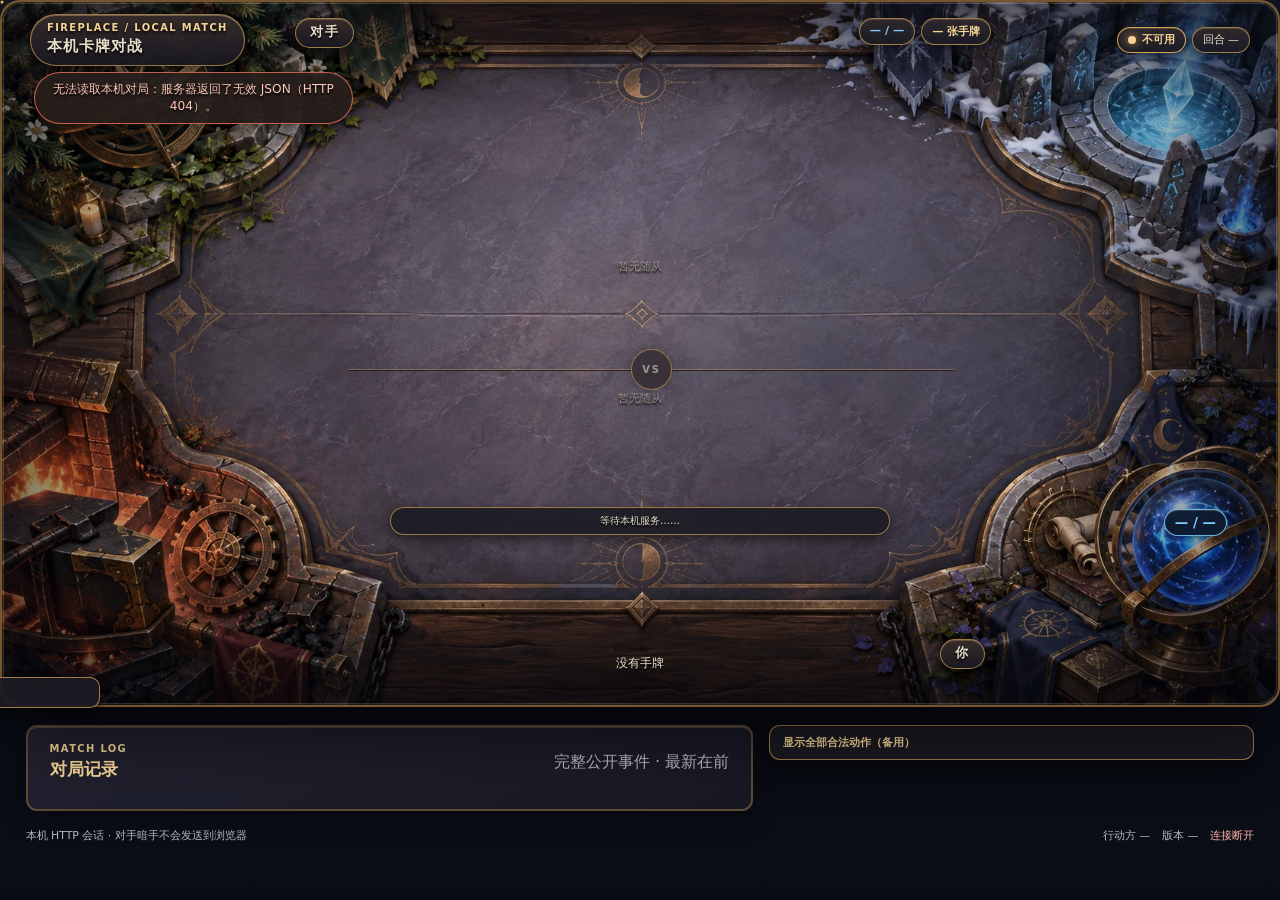
==== commit 42a49974: "Keep battlefield minions and status values readable" ====
--- a/fireplace/web_gui/index.html
+++ b/fireplace/web_gui/index.html
@@ -60,8 +60,8 @@
               <p class="eyebrow">YOU</p>
               <h2 id="self-title">你</h2>
             </div>
-            <div class="mana" id="mana-value" aria-label="你的法力" data-testid="mana">— / —</div>
           </div>
+          <div class="mana" id="mana-value" aria-label="你的法力" data-testid="mana">— / —</div>
           <div class="hero-row" id="self-hero-row" data-testid="self-hero"></div>
           <div class="extras-row" id="self-extras" aria-label="你的装备与奥秘" hidden></div>
           <div class="board-heading">
--- a/fireplace/web_gui/style.css
+++ b/fireplace/web_gui/style.css
@@ -340,10 +340,14 @@
   right: -1%;
 }
 
-.self-panel .player-heading .mana {
-  position: absolute;
-  right: -2%;
-  bottom: 0;
+.self-panel > .mana {
+  position: absolute;
+  z-index: 17;
+  right: 4%;
+  bottom: 24%;
+  border-color: rgb(128 202 255 / 85%);
+  background: rgb(14 27 46 / 96%);
+  font-size: clamp(.82rem, 1.05vw, 1rem);
 }
 
 .mana,
@@ -540,9 +544,21 @@
 }
 
 .self-panel .hero-copy .stats {
-  right: -78%;
-  bottom: 12px;
+  z-index: 3;
+  right: -55%;
+  bottom: 23px;
   flex-wrap: nowrap;
+  gap: 4px;
+}
+
+.self-panel .hero-copy .stat {
+  border: 1px solid rgb(201 155 83 / 78%);
+  background: rgb(9 15 25 / 95%);
+  padding: 4px 7px;
+}
+
+.self-panel .hero-copy .stat strong {
+  font-size: clamp(.86rem, 1.05vw, 1rem);
 }
 
 .hero-card.sourceable .card-art {
@@ -647,7 +663,7 @@
   width: 56%;
   min-height: 0;
   overflow: visible;
-  padding: 1.8% 0 2.2%;
+  padding: 0;
 }
 
 .opponent-panel .board {
@@ -683,11 +699,11 @@
 }
 
 .board-card {
-  flex: 1 1 clamp(64px, 7.8vw, 128px);
+  flex: 1 1 clamp(60px, 6.4vw, 96px);
   flex-direction: column;
-  width: clamp(64px, 7.8vw, 128px);
-  max-width: 128px;
-  min-width: clamp(52px, 5vw, 84px);
+  width: clamp(60px, 6.4vw, 96px);
+  max-width: 96px;
+  min-width: clamp(52px, 4.7vw, 68px);
   min-height: 0;
   border: 7px ridge #bb9352;
   border-radius: 46% 46% 38% 38%;
@@ -700,7 +716,7 @@
   width: 100%;
   height: auto;
   min-height: 0;
-  aspect-ratio: .82;
+  aspect-ratio: .9;
   border-radius: 41% 41% 34% 34%;
   background: #1e2635;
 }
@@ -723,11 +739,13 @@
 
 .board-card .card-content {
   position: absolute;
-  right: -16%;
-  bottom: -28%;
-  left: -16%;
+  z-index: 3;
+  right: -6%;
+  bottom: -14%;
+  left: -6%;
   display: block;
   padding: 0;
+  pointer-events: none;
   text-align: center;
   text-shadow: 0 2px 3px #000;
 }
@@ -782,8 +800,8 @@
 
 .board-card .stat {
   display: grid;
-  width: clamp(25px, 2.7vw, 43px);
-  height: clamp(25px, 2.7vw, 43px);
+  width: clamp(26px, 2.15vw, 32px);
+  height: clamp(26px, 2.15vw, 32px);
   place-items: center;
   border: 2px solid #e5bc6c;
   border-radius: 50%;
@@ -793,7 +811,7 @@
 }
 
 .board-card .stat strong {
-  font-size: clamp(.78rem, 1.5vw, 1.3rem);
+  font-size: clamp(.88rem, 1.15vw, 1.1rem);
   line-height: 1;
 }
 
@@ -2138,10 +2156,11 @@
     display: none;
   }
 
-  .self-panel .player-heading .mana {
-    right: 0;
-    bottom: 0;
-    font-size: .58rem;
+  .self-panel > .mana {
+    right: auto;
+    left: 3%;
+    bottom: 35%;
+    font-size: .82rem;
   }
 
   .opponent-hand {
@@ -2208,8 +2227,8 @@
   }
 
   .self-panel .hero-copy .stats {
-    right: 8%;
-    bottom: -34px;
+    right: -20%;
+    bottom: 6px;
   }
 
   .opponent-panel .extras-row {
@@ -2249,7 +2268,7 @@
     left: 8%;
     width: 84%;
     height: 17%;
-    padding-top: 1%;
+    padding-top: 0;
   }
 
   .self-panel .board {
@@ -2257,7 +2276,7 @@
     left: 5%;
     width: 90%;
     height: 19%;
-    padding-top: 1%;
+    padding-top: 0;
   }
 
   .board {
@@ -2270,10 +2289,10 @@
   }
 
   .board-card {
-    flex: 0 0 clamp(58px, 15vw, 72px);
-    width: clamp(58px, 15vw, 72px);
-    max-width: 72px;
-    min-width: 58px;
+    flex: 0 0 clamp(64px, 17vw, 76px);
+    width: clamp(64px, 17vw, 76px);
+    max-width: 76px;
+    min-width: 64px;
     border-width: 3px;
   }
 
@@ -2291,13 +2310,13 @@
   }
 
   .board-card .stat {
-    width: 23px;
-    height: 23px;
+    width: 26px;
+    height: 26px;
     border-width: 1px;
   }
 
   .board-card .stat strong {
-    font-size: .72rem;
+    font-size: .85rem;
   }
 
   .board-card.targetable::before {
@@ -2329,7 +2348,7 @@
   }
 
   .power-copy {
-    bottom: -22px;
+    bottom: calc(100% + 4px);
     left: -70%;
     width: 180%;
   }
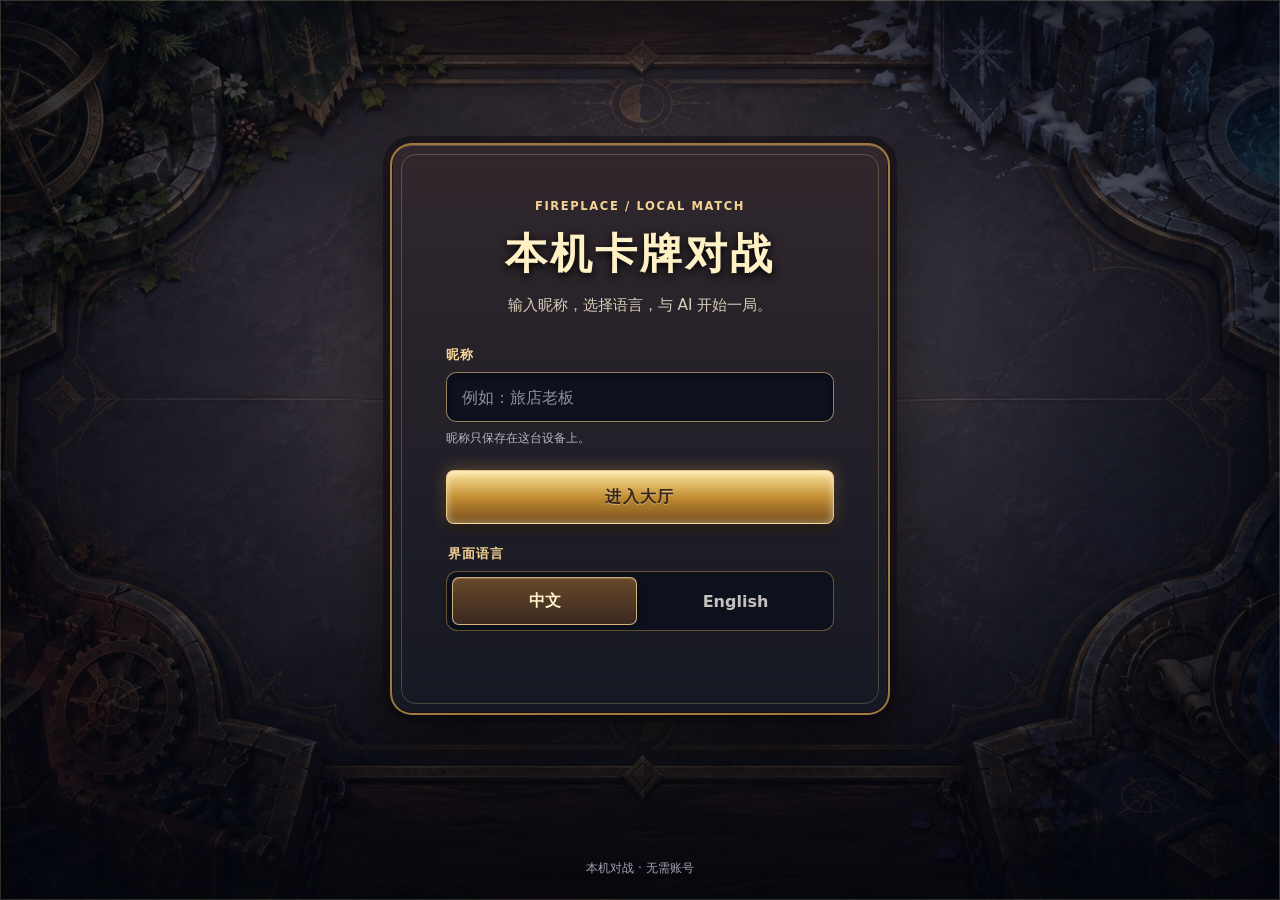
==== commit 8894f1b0: "Add bilingual local lobby and repeatable AI matches" ====
--- a/fireplace/web_gui/index.html
+++ b/fireplace/web_gui/index.html
@@ -8,10 +8,58 @@
     <title>Fireplace · 本机对战</title>
     <link rel="stylesheet" href="style.css">
     <script src="action_model.js" defer></script>
+    <script src="i18n.js" defer></script>
     <script src="app.js" defer></script>
   </head>
   <body>
-    <main class="game-shell" id="game" aria-labelledby="page-title">
+    <main class="app-shell" id="app-shell">
+      <section class="lobby-screen" id="lobby-screen" aria-labelledby="lobby-title" hidden>
+        <div class="lobby-scene" aria-hidden="true"></div>
+        <div class="lobby-card" data-testid="lobby">
+          <div class="lobby-brand">
+            <p class="eyebrow">FIREPLACE / LOCAL MATCH</p>
+            <h1 id="lobby-title">本机卡牌对战</h1>
+            <p id="lobby-subtitle">输入昵称，选择语言，与 AI 开始一局。</p>
+          </div>
+          <form class="lobby-form" id="lobby-form">
+            <div class="lobby-field">
+              <label for="nickname-input" id="nickname-label">昵称</label>
+              <input id="nickname-input" name="nickname" type="text" maxlength="24" autocomplete="nickname" required placeholder="例如：旅店老板" data-testid="nickname-input">
+              <p class="field-hint" id="nickname-hint">昵称只保存在这台设备上。</p>
+            </div>
+            <div class="lobby-login-actions" id="lobby-login-actions">
+              <button class="lobby-enter primary-button" id="enter-lobby-button" type="submit" data-testid="enter-lobby">进入大厅</button>
+            </div>
+            <fieldset class="lobby-fieldset">
+              <legend id="language-label">界面语言</legend>
+              <div class="segmented-control" role="group" aria-labelledby="language-label">
+                <button class="segment-button is-selected" id="locale-zhCN" type="button" data-locale="zhCN" data-testid="locale-zhCN" aria-pressed="true">中文</button>
+                <button class="segment-button" id="locale-enUS" type="button" data-locale="enUS" data-testid="locale-enUS" aria-pressed="false">English</button>
+              </div>
+            </fieldset>
+            <div class="lobby-setup" id="lobby-setup" hidden>
+              <fieldset class="lobby-fieldset">
+                <legend id="opponent-label">对手 AI</legend>
+                <div class="opponent-choice" role="radiogroup" aria-labelledby="opponent-label">
+                  <label class="opponent-option is-selected" id="opponent-random-option">
+                    <input type="radio" name="opponent" value="random" checked data-testid="opponent-random">
+                    <span class="option-copy"><strong id="opponent-random-title">随机 AI</strong><small id="opponent-random-description">行动不可预测，适合轻松对局。</small></span>
+                  </label>
+                  <label class="opponent-option" id="opponent-heuristic-option">
+                    <input type="radio" name="opponent" value="heuristic" data-testid="opponent-heuristic">
+                    <span class="option-copy"><strong id="opponent-heuristic-title">聪明 AI</strong><small id="opponent-heuristic-description">会根据场面选择更有利的行动。</small></span>
+                  </label>
+                </div>
+              </fieldset>
+              <button class="lobby-start primary-button" id="start-match-button" type="submit" data-testid="start-match">开始对战</button>
+            </div>
+            <p class="lobby-status" id="lobby-status" role="status" aria-live="polite"></p>
+          </form>
+        </div>
+        <p class="lobby-footer" id="lobby-footer">本机对战 · 无需账号</p>
+      </section>
+
+      <section class="game-shell" id="game" aria-labelledby="page-title" hidden>
       <section class="table" aria-label="战场">
         <div class="board-vignette" aria-hidden="true"></div>
 
@@ -120,6 +168,10 @@
         </section>
         <aside class="below-board-tools" aria-label="备用操作">
           <div class="quick-actions" id="quick-actions" aria-label="当前可用操作" data-testid="quick-actions" hidden></div>
+          <div class="terminal-actions" id="terminal-actions" aria-live="polite" hidden>
+            <span class="terminal-status" id="terminal-status">本局已结束</span>
+            <button class="secondary-button" id="terminal-return" type="button" data-testid="return-home-persistent">返回开始界面</button>
+          </div>
           <details class="fallback-actions" id="action-fallback" data-testid="action-fallback">
             <summary>显示全部合法动作（备用）<span id="fallback-count"></span></summary>
             <div class="action-groups" id="action-menu" aria-live="polite"></div>
@@ -133,6 +185,7 @@
           <h2>对局结束</h2>
           <p id="game-over-message"></p>
           <p class="muted">你可以关闭这个本机页面，或重新启动服务开始新的一局。</p>
+          <button class="primary-button" id="game-over-return" type="button" data-testid="return-home">返回开始界面</button>
           <button class="secondary-button" id="game-over-dismiss" type="button">查看战场与记录</button>
         </div>
       </section>
@@ -145,7 +198,7 @@
           <span id="connection-value">连接中……</span>
         </span>
       </footer>
-    </main>
+      </section>
 
     <div class="card-modal" id="card-modal" role="dialog" aria-modal="true" aria-labelledby="modal-card-name" hidden>
       <div class="card-modal-backdrop" data-modal-close="true"></div>
@@ -163,5 +216,6 @@
         </div>
       </div>
     </div>
+    </main>
   </body>
 </html>
--- a/fireplace/web_gui/style.css
+++ b/fireplace/web_gui/style.css
@@ -44,6 +44,297 @@
   color: var(--text);
 }
 
+.app-shell {
+  min-height: 100vh;
+}
+
+/* The lobby uses the same board texture and warm metal palette as the match,
+   but keeps its controls in a quiet, readable center plaque. */
+.lobby-screen {
+  position: relative;
+  display: grid;
+  min-height: 100vh;
+  place-items: center;
+  overflow: hidden;
+  padding: 32px 20px 74px;
+  background:
+    radial-gradient(circle at 50% 35%, rgb(92 71 64 / 38%), transparent 31rem),
+    linear-gradient(180deg, rgb(12 17 31 / 30%), rgb(5 8 16 / 76%)),
+    #111827 url("board-scene.webp") center / cover no-repeat;
+}
+
+.lobby-screen::before,
+.lobby-screen::after {
+  position: absolute;
+  inset: 0;
+  pointer-events: none;
+  content: "";
+}
+
+.lobby-screen::before {
+  background: radial-gradient(ellipse at center, transparent 0 32%, rgb(5 6 14 / 72%) 100%);
+}
+
+.lobby-screen::after {
+  border: 1px solid rgb(255 226 153 / 17%);
+  box-shadow: inset 0 0 100px rgb(4 6 12 / 58%);
+}
+
+.lobby-scene {
+  position: absolute;
+  inset: 0;
+  opacity: .25;
+  background:
+    linear-gradient(90deg, rgb(5 9 18 / 68%), transparent 28%, transparent 72%, rgb(5 9 18 / 68%)),
+    linear-gradient(180deg, rgb(4 6 13 / 55%), transparent 30%, transparent 70%, rgb(4 6 13 / 72%));
+  pointer-events: none;
+}
+
+.lobby-card {
+  position: relative;
+  z-index: 1;
+  width: min(500px, 100%);
+  border: 2px solid rgb(178 133 66 / 88%);
+  border-radius: 22px;
+  padding: clamp(28px, 5vw, 54px);
+  background:
+    linear-gradient(180deg, rgb(49 40 44 / 96%), rgb(21 24 35 / 97%)),
+    #1b1f2d;
+  box-shadow:
+    inset 0 1px rgb(255 238 186 / 30%),
+    inset 0 0 0 1px rgb(18 11 13 / 70%),
+    0 26px 80px rgb(0 0 0 / 66%),
+    0 0 0 7px rgb(20 14 19 / 54%);
+}
+
+.lobby-card::before {
+  position: absolute;
+  inset: 9px;
+  border: 1px solid rgb(244 211 149 / 24%);
+  border-radius: 15px;
+  pointer-events: none;
+  content: "";
+}
+
+.lobby-brand,
+.lobby-form {
+  position: relative;
+  z-index: 1;
+}
+
+.lobby-brand {
+  margin-bottom: 28px;
+  text-align: center;
+}
+
+.lobby-brand .eyebrow {
+  margin-bottom: 12px;
+  font-size: .72rem;
+}
+
+.lobby-brand h1 {
+  margin: 0;
+  color: #fff0c5;
+  font-family: "Noto Serif CJK SC", "Noto Serif SC", Georgia, serif;
+  font-size: clamp(1.8rem, 5vw, 2.65rem);
+  letter-spacing: .07em;
+  text-shadow: 0 3px 9px #000;
+}
+
+.lobby-brand p:last-child {
+  margin: 11px 0 0;
+  color: #d8cdb9;
+  font-size: .96rem;
+  line-height: 1.55;
+}
+
+.lobby-form {
+  display: grid;
+  gap: 21px;
+}
+
+.lobby-field,
+.lobby-fieldset {
+  min-width: 0;
+  margin: 0;
+  border: 0;
+  padding: 0;
+}
+
+.lobby-field label,
+.lobby-fieldset legend {
+  display: block;
+  margin-bottom: 8px;
+  color: var(--gold-light);
+  font-size: .82rem;
+  font-weight: 800;
+  letter-spacing: .08em;
+}
+
+.lobby-field input[type="text"] {
+  width: 100%;
+  min-height: 50px;
+  border: 1px solid rgb(244 211 149 / 58%);
+  border-radius: 10px;
+  padding: 0 15px;
+  background: rgb(11 17 29 / 88%);
+  color: var(--text);
+  font-size: 1rem;
+  box-shadow: inset 0 2px 8px rgb(0 0 0 / 38%);
+}
+
+.lobby-field input[type="text"]::placeholder {
+  color: #8f8f9d;
+}
+
+.lobby-field input[type="text"]:focus {
+  border-color: var(--gold-light);
+  outline: 3px solid rgb(244 211 149 / 28%);
+  outline-offset: 2px;
+}
+
+.field-hint,
+.lobby-status {
+  min-height: 1.25em;
+  margin: 7px 0 0;
+  color: var(--muted);
+  font-size: .78rem;
+  line-height: 1.45;
+}
+
+.lobby-status {
+  margin-top: -9px;
+  color: var(--gold-light);
+  text-align: center;
+}
+
+.lobby-status.error {
+  color: #ffc5b8;
+}
+
+.segmented-control {
+  display: grid;
+  grid-template-columns: 1fr 1fr;
+  gap: 6px;
+  border: 1px solid rgb(201 155 83 / 48%);
+  border-radius: 11px;
+  padding: 5px;
+  background: rgb(10 15 26 / 78%);
+}
+
+.segment-button,
+.opponent-option,
+.lobby-enter,
+.lobby-start {
+  min-height: 48px;
+}
+
+.segment-button {
+  border: 1px solid transparent;
+  border-radius: 7px;
+  padding: 8px 14px;
+  background: transparent;
+  color: #c4c1bd;
+  cursor: pointer;
+  font-weight: 800;
+  transition: background 180ms ease, border-color 180ms ease, color 180ms ease, transform 180ms ease;
+}
+
+.segment-button:hover,
+.segment-button:focus-visible {
+  color: #fff1c8;
+  transform: translateY(-1px);
+}
+
+.segment-button.is-selected {
+  border-color: rgb(244 211 149 / 78%);
+  background: linear-gradient(180deg, rgb(108 76 43 / 96%), rgb(61 42 33 / 96%));
+  box-shadow: inset 0 1px rgb(255 232 170 / 24%), 0 3px 9px rgb(0 0 0 / 30%);
+  color: #fff1c8;
+}
+
+.opponent-choice {
+  display: grid;
+  gap: 9px;
+}
+
+.opponent-option {
+  display: flex;
+  align-items: center;
+  gap: 12px;
+  border: 1px solid rgb(184 166 142 / 32%);
+  border-radius: 10px;
+  padding: 9px 12px;
+  background: rgb(12 18 30 / 66%);
+  cursor: pointer;
+  transition: background 180ms ease, border-color 180ms ease, transform 180ms ease;
+}
+
+.opponent-option:hover,
+.opponent-option:focus-within {
+  border-color: rgb(244 211 149 / 72%);
+  transform: translateY(-1px);
+}
+
+.opponent-option.is-selected {
+  border-color: rgb(244 211 149 / 82%);
+  background: linear-gradient(90deg, rgb(102 73 44 / 66%), rgb(24 27 39 / 86%));
+  box-shadow: inset 0 1px rgb(255 232 170 / 16%);
+}
+
+.opponent-option input {
+  width: 19px;
+  height: 19px;
+  flex: 0 0 auto;
+  accent-color: var(--gold);
+}
+
+.option-copy {
+  display: grid;
+  gap: 2px;
+  min-width: 0;
+}
+
+.option-copy strong {
+  color: #fff0c5;
+  font-size: .92rem;
+}
+
+.option-copy small {
+  color: #b9b5b0;
+  font-size: .76rem;
+  line-height: 1.35;
+}
+
+.lobby-enter,
+.lobby-start {
+  width: 100%;
+  min-height: 54px;
+  margin-top: 2px;
+  font-size: 1.03rem;
+  letter-spacing: .08em;
+}
+
+/* The battlefield's compact button rule must not shrink lobby controls. */
+#lobby-screen .lobby-enter,
+#lobby-screen .lobby-start {
+  min-height: 54px;
+  padding: 12px 18px;
+  font-size: 1rem;
+}
+
+.lobby-footer {
+  position: absolute;
+  z-index: 1;
+  right: 20px;
+  bottom: 23px;
+  left: 20px;
+  margin: 0;
+  color: #a5a3ad;
+  font-size: .76rem;
+  text-align: center;
+}
+
 body::before {
   position: fixed;
   z-index: -1;
@@ -688,6 +979,10 @@
   text-shadow: 0 2px 2px #000;
 }
 
+html[lang="en"] .board:empty::before {
+  content: "No minions";
+}
+
 .card {
   position: relative;
   display: flex;
@@ -849,6 +1144,10 @@
   font-size: clamp(.5rem, .7vw, .64rem);
   font-weight: 800;
   white-space: nowrap;
+}
+
+html[lang="en"] .board-card.targetable::before {
+  content: "Valid target";
 }
 
 .board-slot {
@@ -1181,6 +1480,10 @@
   text-shadow: 0 2px #000;
 }
 
+html[lang="en"] .hand:empty::before {
+  content: "No cards in hand";
+}
+
 .hand-card {
   flex: 0 0 clamp(80px, 10vw, 168px);
   width: clamp(80px, 10vw, 168px);
@@ -1332,6 +1635,10 @@
   font-size: .75rem;
   font-weight: 900;
   white-space: nowrap;
+}
+
+html[lang="en"] .hand-card.mulligan-selected::after {
+  content: "Replace";
 }
 
 .hand-card.targetable {
@@ -1409,6 +1716,10 @@
   font-size: clamp(1rem, 1.4vw, 1.3rem);
   font-weight: 900;
   pointer-events: none;
+}
+
+html[lang="en"] .decision-section.phase-mulligan::after {
+  content: "Choose your opening hand";
 }
 
 .phase-mulligan .pending-choice {
@@ -1780,6 +2091,28 @@
   min-width: 0;
 }
 
+.terminal-actions {
+  display: flex;
+  align-items: center;
+  justify-content: space-between;
+  gap: 12px;
+  border: 1px solid rgb(201 155 83 / 74%);
+  border-radius: 11px;
+  padding: 10px 12px;
+  background: linear-gradient(145deg, rgb(55 42 44 / 97%), rgb(28 28 40 / 97%));
+  box-shadow: inset 0 1px rgb(255 232 170 / 12%), 0 9px 22px rgb(0 0 0 / 38%);
+}
+
+.terminal-status {
+  color: var(--gold-light);
+  font-size: clamp(.72rem, .9vw, .86rem);
+  font-weight: 800;
+}
+
+.terminal-actions .secondary-button {
+  flex: 0 0 auto;
+}
+
 .log-section {
   margin: 0;
   border: 2px solid #5f4a36;
@@ -2656,3 +2989,35 @@
     transition-duration: .01ms !important;
   }
 }
+
+@media (max-width: 560px) {
+  .lobby-screen {
+    padding: 20px 12px 62px;
+  }
+
+  .lobby-card {
+    border-radius: 16px;
+    padding: 30px 20px 24px;
+  }
+
+  .lobby-brand {
+    margin-bottom: 23px;
+  }
+
+  .lobby-brand h1 {
+    font-size: clamp(1.6rem, 9vw, 2.15rem);
+  }
+
+  .lobby-brand p:last-child {
+    font-size: .87rem;
+  }
+
+  .lobby-form {
+    gap: 18px;
+  }
+
+  .lobby-footer {
+    bottom: 16px;
+    font-size: .69rem;
+  }
+}
